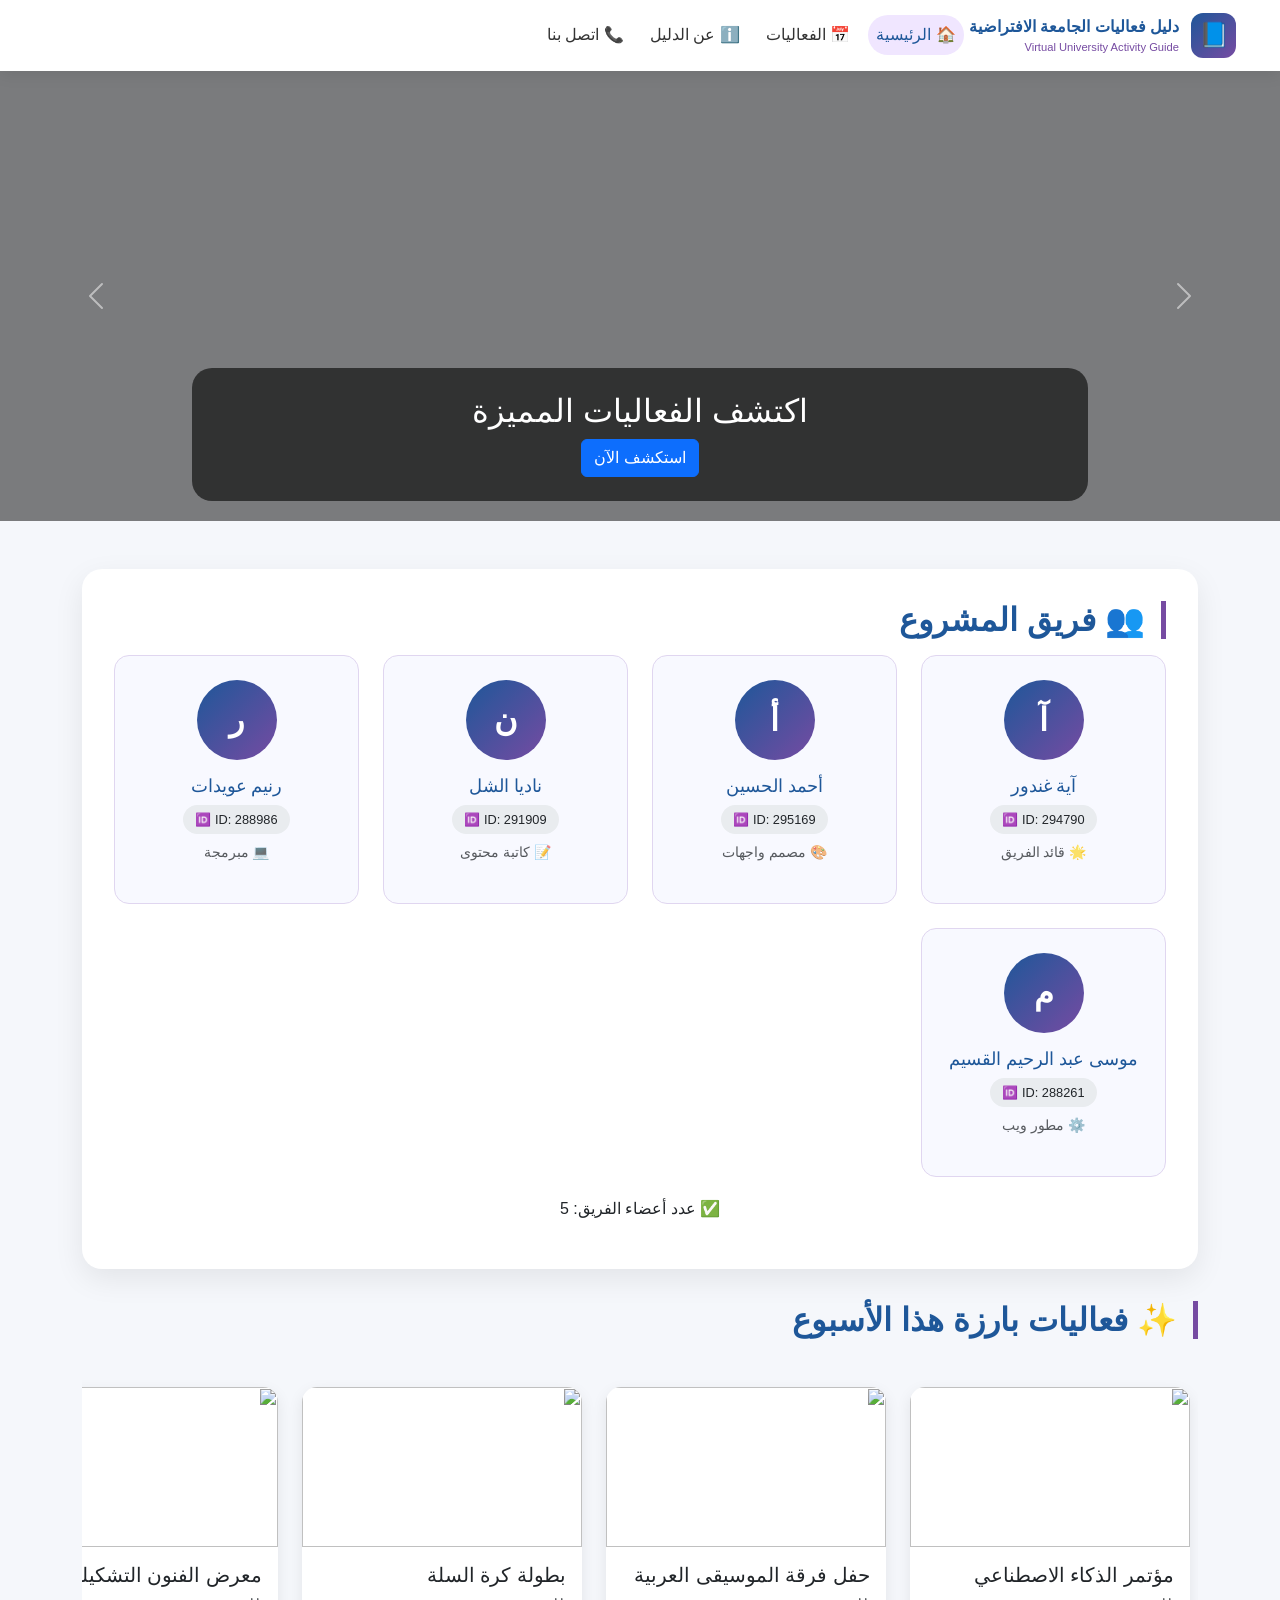
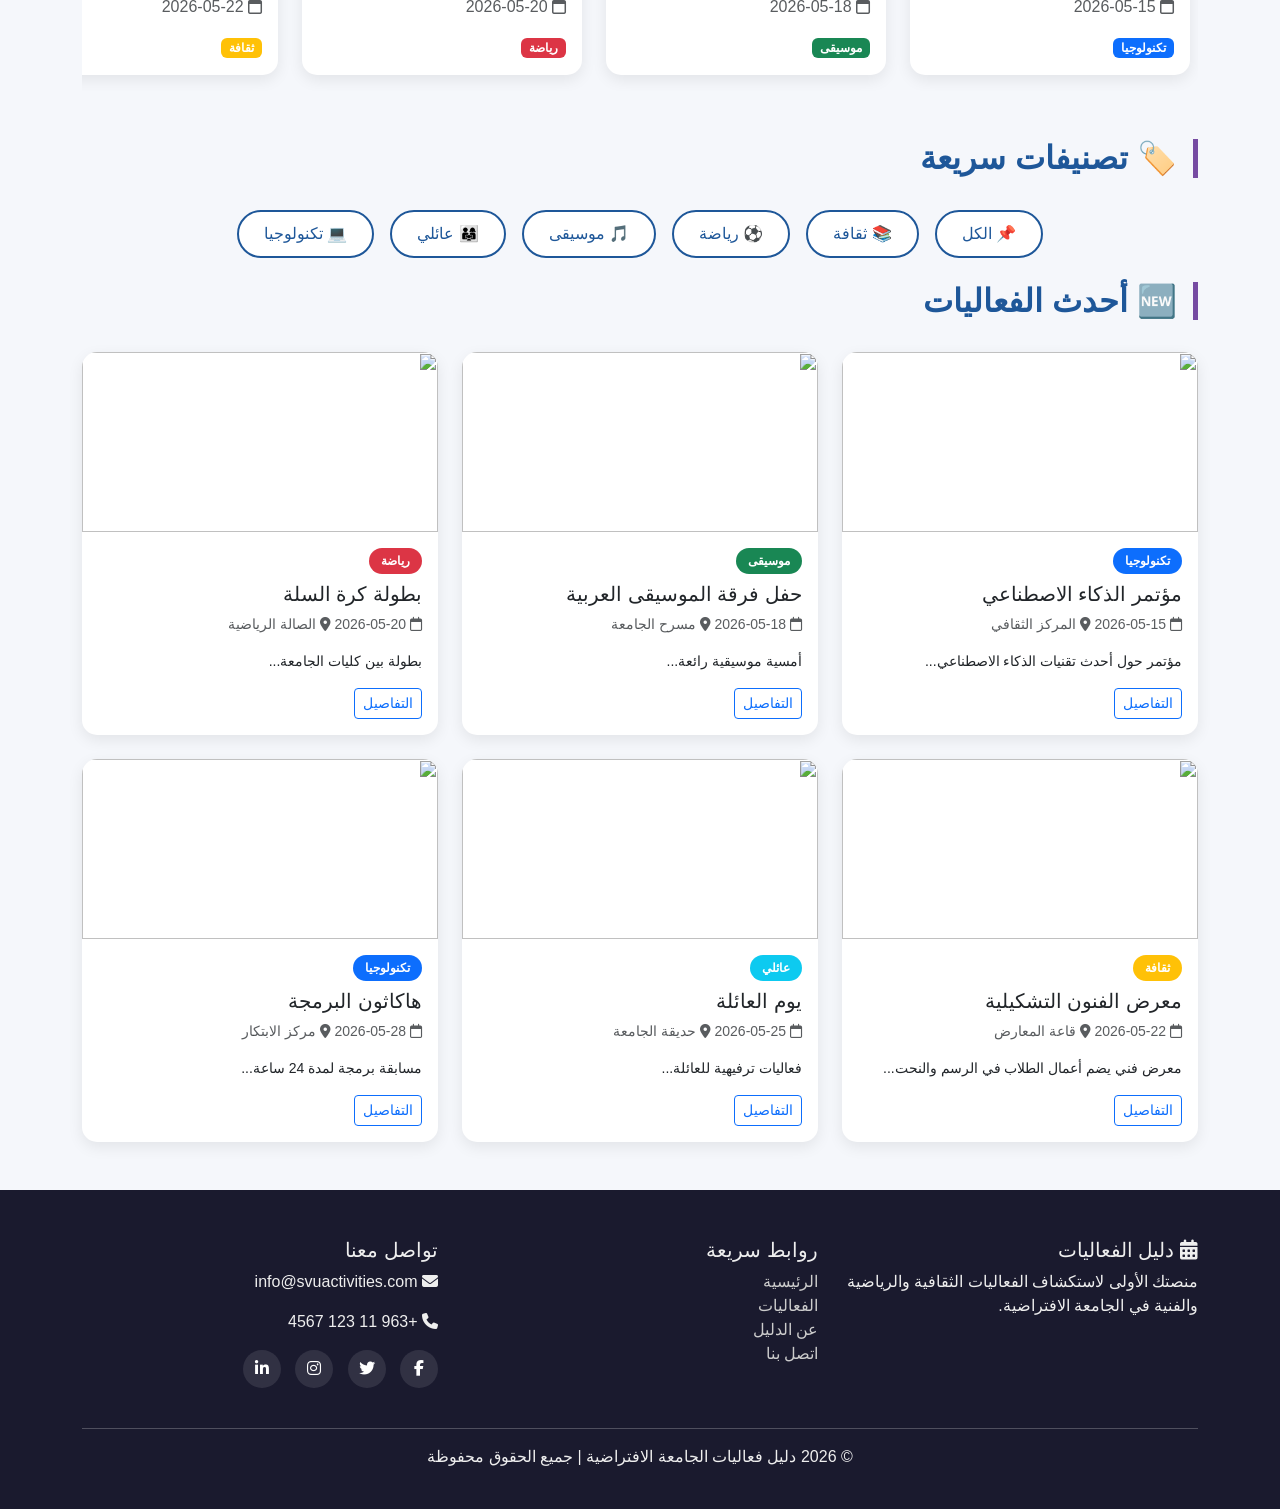
==== index.html @ c5af250a "Add files via upload Initial commit" ====
<!DOCTYPE html>
<html lang="ar" dir="rtl">
<head>
    <meta charset="UTF-8">
    <meta name="viewport" content="width=device-width, initial-scale=1.0">
    <title>دليل فعاليات الجامعة الافتراضية | الرئيسية</title>
    <link href="https://cdn.jsdelivr.net/npm/bootstrap@5.3.0/dist/css/bootstrap.min.css" rel="stylesheet">
    <link rel="stylesheet" href="https://cdnjs.cloudflare.com/ajax/libs/font-awesome/6.4.0/css/all.min.css">
    <style>
        * { margin: 0; padding: 0; box-sizing: border-box; }
        body { font-family: 'Cairo', 'Tahoma', sans-serif; background: #f5f7fb; }
        
        .navbar { background: white; box-shadow: 0 4px 15px rgba(0,0,0,0.08); padding: 0.8rem 2rem; position: sticky; top: 0; z-index: 1000; }
        .logo-area { display: flex; align-items: center; gap: 12px; }
        .logo { width: 45px; height: 45px; background: linear-gradient(135deg, #1e5799, #764ba2); border-radius: 12px; display: flex; align-items: center; justify-content: center; font-size: 24px; color: white; }
        .guide-title .main-title { font-size: 1rem; font-weight: bold; color: #1e5799; }
        .guide-title .sub-title { font-size: 0.7rem; color: #764ba2; }
        .nav-links .nav-link { color: #333; font-weight: 500; margin: 0 5px; transition: 0.3s; }
        .nav-links .nav-link:hover, .nav-links .nav-link.active { color: #1e5799; background: #f0e6ff; border-radius: 25px; }
        
        .section-title { position: relative; margin-bottom: 2rem; padding-right: 1rem; font-weight: bold; color: #1e5799; border-right: 5px solid #764ba2; }
        
        .carousel-item { height: 450px; background-size: cover; background-position: center; }
        .carousel-caption { background: rgba(0,0,0,0.6); border-radius: 20px; padding: 1.5rem; }
        
        .scroll-cards { display: flex; overflow-x: auto; gap: 1.5rem; padding: 1rem 0.5rem; scrollbar-width: thin; }
        .scroll-cards::-webkit-scrollbar { height: 6px; }
        .scroll-card { min-width: 280px; background: white; border-radius: 15px; overflow: hidden; box-shadow: 0 5px 15px rgba(0,0,0,0.08); transition: transform 0.3s; }
        .scroll-card:hover { transform: translateY(-5px); }
        .scroll-card img { width: 100%; height: 160px; object-fit: cover; }
        .scroll-card .card-body { padding: 1rem; }
        
        .category-badges { display: flex; flex-wrap: wrap; gap: 1rem; justify-content: center; }
        .badge-btn { padding: 10px 25px; border-radius: 40px; background: white; border: 2px solid #1e5799; color: #1e5799; font-weight: 500; cursor: pointer; transition: 0.3s; }
        .badge-btn:hover { background: #1e5799; color: white; }
        
        .events-grid { display: grid; grid-template-columns: repeat(auto-fill, minmax(300px, 1fr)); gap: 1.5rem; margin-top: 1rem; }
        .event-card { background: white; border-radius: 15px; overflow: hidden; box-shadow: 0 5px 15px rgba(0,0,0,0.08); transition: 0.3s; }
        .event-card:hover { transform: translateY(-5px); box-shadow: 0 15px 35px rgba(0,0,0,0.1); }
        .event-card img { width: 100%; height: 180px; object-fit: cover; }
        .event-category { display: inline-block; padding: 4px 12px; border-radius: 20px; font-size: 0.75rem; font-weight: bold; }
        
        /* قسم أسماء و IDs الفريق */
        .team-section { background: white; border-radius: 20px; padding: 2rem; margin-bottom: 2rem; box-shadow: 0 10px 30px rgba(0,0,0,0.08); }
        .team-grid { display: grid; grid-template-columns: repeat(auto-fit, minmax(220px, 1fr)); gap: 1.5rem; margin-top: 1rem; }
        .team-card { background: #f8f9ff; border-radius: 15px; padding: 1.5rem; text-align: center; transition: 0.3s; border: 1px solid #e0d6f0; }
        .team-card:hover { transform: translateY(-5px); background: white; }
        .team-avatar { width: 80px; height: 80px; background: linear-gradient(135deg, #1e5799, #764ba2); border-radius: 50%; display: flex; align-items: center; justify-content: center; margin: 0 auto 1rem; font-size: 2rem; color: white; font-weight: bold; }
        .team-card h3 { color: #1e5799; font-size: 1.1rem; }
        .team-id { background: #e9ecef; padding: 0.3rem 0.8rem; border-radius: 20px; font-size: 0.8rem; display: inline-block; }
        
        footer { background: #1a1a2e; color: #eee; padding: 3rem 2rem 1.5rem; margin-top: 3rem; }
        .footer-links a { color: #ccc; text-decoration: none; transition: 0.3s; }
        .footer-links a:hover { color: #764ba2; }
        .social-icons a { display: inline-block; width: 38px; height: 38px; background: rgba(255,255,255,0.1); border-radius: 50%; text-align: center; line-height: 38px; margin-left: 10px; color: white; transition: 0.3s; }
        .social-icons a:hover { background: #764ba2; transform: translateY(-3px); }
        
        @media (max-width: 768px) { .carousel-item { height: 300px; } .navbar { padding: 0.5rem 1rem; } }
    </style>
</head>
<body>

<!-- ========== رأس الصفحة: Logo + اسم الدليل + Navbar ========== -->
<nav class="navbar navbar-expand-lg">
    <div class="container-fluid">
        <div class="logo-area">
            <div class="logo">📘</div>
            <div class="guide-title">
                <div class="main-title">دليل فعاليات الجامعة الافتراضية</div>
                <div class="sub-title">Virtual University Activity Guide</div>
            </div>
        </div>
        <button class="navbar-toggler" type="button" data-bs-toggle="collapse" data-bs-target="#navbarNav">
            <span class="navbar-toggler-icon"></span>
        </button>
        <div class="collapse navbar-collapse" id="navbarNav">
            <ul class="navbar-nav ms-auto nav-links">
                <li class="nav-item"><a class="nav-link active" href="index.html">🏠 الرئيسية</a></li>
                <li class="nav-item"><a class="nav-link" href="events.html">📅 الفعاليات</a></li>
                <li class="nav-item"><a class="nav-link" href="about.html">ℹ️ عن الدليل</a></li>
                <li class="nav-item"><a class="nav-link" href="contact.html">📞 اتصل بنا</a></li>
            </ul>
        </div>
    </div>
</nav>

<!-- ========== سلايدر ========== -->
<div id="heroSlider" class="carousel slide" data-bs-ride="carousel">
    <div class="carousel-inner">
        <div class="carousel-item active" style="background-image: linear-gradient(rgba(0,0,0,0.5), rgba(0,0,0,0.5)), url('https://images.unsplash.com/photo-1540575467063-178a50c2df87?w=1920&h=500&fit=crop');">
            <div class="carousel-caption"><h2>اكتشف الفعاليات المميزة</h2><a href="events.html" class="btn btn-primary">استكشف الآن</a></div>
        </div>
        <div class="carousel-item" style="background-image: linear-gradient(rgba(0,0,0,0.5), rgba(0,0,0,0.5)), url('https://images.unsplash.com/photo-1501281668745-f7f57925c3b4?w=1920&h=500&fit=crop');">
            <div class="carousel-caption"><h2>فعاليات بارزة هذا الأسبوع</h2><a href="events.html" class="btn btn-primary">احجز مكانك</a></div>
        </div>
        <div class="carousel-item" style="background-image: linear-gradient(rgba(0,0,0,0.5), rgba(0,0,0,0.5)), url('https://images.unsplash.com/photo-1523580494863-6f3031224c94?w=1920&h=500&fit=crop');">
            <div class="carousel-caption"><h2>تواصل مع المجتمع</h2><a href="contact.html" class="btn btn-primary">تواصل معنا</a></div>
        </div>
    </div>
    <button class="carousel-control-prev" type="button" data-bs-target="#heroSlider" data-bs-slide="prev"><span class="carousel-control-prev-icon"></span></button>
    <button class="carousel-control-next" type="button" data-bs-target="#heroSlider" data-bs-slide="next"><span class="carousel-control-next-icon"></span></button>
</div>

<div class="container mt-5">
   <!-- ========== أسماء وأرقام IDs المشاركين (المطلوب في الرئيسية) ========== -->
<div class="team-section">
    <h2 class="section-title" style="margin-bottom: 1rem;">👥 فريق المشروع</h2>
    <div class="team-grid">
        <div class="team-card"><div class="team-avatar">آ</div><h3>آية غندور</h3>
        <div class="team-id">🆔 ID: 294790</div><p class="text-muted small mt-2">🌟 قائد الفريق</p></div>
        <div class="team-card"><div class="team-avatar">أ</div><h3>أحمد الحسين</h3>
        <div class="team-id">🆔 ID: 295169</div><p class="text-muted small mt-2">🎨 مصمم واجهات</p></div>
        <div class="team-card"><div class="team-avatar">ن</div><h3>ناديا الشل</h3>
        <div class="team-id">🆔 ID: 291909</div><p class="text-muted small mt-2">📝 كاتبة محتوى</p></div>
        <div class="team-card"><div class="team-avatar">ر</div><h3>رنيم عويدات</h3>
        <div class="team-id">🆔 ID: 288986</div><p class="text-muted small mt-2">💻 مبرمجة</p></div>
        <div class="team-card"><div class="team-avatar">م</div><h3>موسى عبد الرحيم القسيم</h3>
        <div class="team-id">🆔 ID: 288261</div><p class="text-muted small mt-2">⚙️ مطور ويب</p></div>
    </div>
    <p style="text-align: center; margin-top: 20px;">✅ عدد أعضاء الفريق: 5</p>
</div>

    <!-- ========== فعاليات بارزة هذا الأسبوع (كروت أفقية) ========== -->
    <h2 class="section-title">✨ فعاليات بارزة هذا الأسبوع</h2>
    <div class="scroll-cards" id="featuredEvents"></div>

    <!-- ========== تصنيفات سريعة (Badges) ========== -->
    <h2 class="section-title mt-5">🏷️ تصنيفات سريعة</h2>
    <div class="category-badges mb-4" id="categoryBadges"></div>

    <!-- ========== شبكة كروت "أحدث الفعاليات" ========== -->
    <h2 class="section-title">🆕 أحدث الفعاليات</h2>
    <div class="events-grid" id="latestEventsGrid"></div>
</div>

<!-- ========== تذييل الصفحة (معلومات التواصل + حقوق النشر + سوشيال) ========== -->
<footer>
    <div class="container">
        <div class="row">
            <div class="col-md-4 mb-4">
                <h5><i class="fas fa-calendar-alt"></i> دليل الفعاليات</h5>
                <p>منصتك الأولى لاستكشاف الفعاليات الثقافية والرياضية والفنية في الجامعة الافتراضية.</p>
            </div>
            <div class="col-md-4 mb-4">
                <h5>روابط سريعة</h5>
                <ul class="list-unstyled footer-links">
                    <li><a href="index.html">الرئيسية</a></li>
                    <li><a href="events.html">الفعاليات</a></li>
                    <li><a href="about.html">عن الدليل</a></li>
                    <li><a href="contact.html">اتصل بنا</a></li>
                </ul>
            </div>
            <div class="col-md-4 mb-4">
                <h5>تواصل معنا</h5>
                <p><i class="fas fa-envelope"></i> info@svuactivities.com</p>
                <p><i class="fas fa-phone"></i> +963 11 123 4567</p>
                <div class="social-icons">
                    <a href="#"><i class="fab fa-facebook-f"></i></a>
                    <a href="#"><i class="fab fa-twitter"></i></a>
                    <a href="#"><i class="fab fa-instagram"></i></a>
                    <a href="#"><i class="fab fa-linkedin-in"></i></a>
                </div>
            </div>
        </div>
        <hr class="bg-light">
        <div class="text-center">
            <p>&copy; 2026 دليل فعاليات الجامعة الافتراضية | جميع الحقوق محفوظة</p>
        </div>
    </div>
</footer>

<script src="https://cdn.jsdelivr.net/npm/bootstrap@5.3.0/dist/js/bootstrap.bundle.min.js"></script>
<script>
    // بيانات الفعاليات (صور حقيقية من Google/Unsplash)
    const eventsData = [
        { id: 1, title: "مؤتمر الذكاء الاصطناعي", date: "2026-05-15", location: "المركز الثقافي", category: "تكنولوجيا", image: "https://images.unsplash.com/photo-1677442136019-21780ecad995?w=400&h=250&fit=crop", desc: "مؤتمر حول أحدث تقنيات الذكاء الاصطناعي" },
        { id: 2, title: "حفل فرقة الموسيقى العربية", date: "2026-05-18", location: "مسرح الجامعة", category: "موسيقى", image: "https://images.unsplash.com/photo-1511379938547-c1f69419868d?w=400&h=250&fit=crop", desc: "أمسية موسيقية رائعة" },
        { id: 3, title: "بطولة كرة السلة", date: "2026-05-20", location: "الصالة الرياضية", category: "رياضة", image: "https://images.unsplash.com/photo-1546519638-68e109498ffc?w=400&h=250&fit=crop", desc: "بطولة بين كليات الجامعة" },
        { id: 4, title: "معرض الفنون التشكيلية", date: "2026-05-22", location: "قاعة المعارض", category: "ثقافة", image: "https://images.unsplash.com/photo-1544967082-d9d25d867d66?w=400&h=250&fit=crop", desc: "معرض فني يضم أعمال الطلاب في الرسم والنحت" },
        { id: 5, title: "يوم العائلة", date: "2026-05-25", location: "حديقة الجامعة", category: "عائلي", image: "https://images.unsplash.com/photo-1511895426328-dc8714191300?w=400&h=250&fit=crop", desc: "فعاليات ترفيهية للعائلة" },
        { id: 6, title: "هاكاثون البرمجة", date: "2026-05-28", location: "مركز الابتكار", category: "تكنولوجيا", image: "https://images.unsplash.com/photo-1504639725590-34d0984388bd?w=400&h=250&fit=crop", desc: "مسابقة برمجة لمدة 24 ساعة" }
    ];

    function getCategoryColor(cat) {
        const colors = { 'تكنولوجيا':'primary', 'موسيقى':'success', 'رياضة':'danger', 'ثقافة':'warning', 'عائلي':'info' };
        return colors[cat] || 'secondary';
    }

    // عرض الفعاليات البارزة (أفقية)
    document.getElementById('featuredEvents').innerHTML = eventsData.slice(0,4).map(e => `
        <div class="scroll-card"><img src="${e.image}"><div class="card-body"><h5>${e.title}</h5><p class="text-muted"><i class="far fa-calendar"></i> ${e.date}</p><span class="badge bg-${getCategoryColor(e.category)}">${e.category}</span></div></div>
    `).join('');

    // عرض أزرار التصنيفات السريعة
    const cats = ['الكل','ثقافة','رياضة','موسيقى','عائلي','تكنولوجيا'];
    document.getElementById('categoryBadges').innerHTML = cats.map(c => `<span class="badge-btn" data-category="${c === 'الكل' ? 'all' : c}">${c === 'الكل' ? '📌' : c === 'ثقافة' ? '📚' : c === 'رياضة' ? '⚽' : c === 'موسيقى' ? '🎵' : c === 'عائلي' ? '👨‍👩‍👧' : '💻'} ${c}</span>`).join('');

    // عرض أحدث الفعاليات
    function displayLatest() {
        const grid = document.getElementById('latestEventsGrid');
        grid.innerHTML = eventsData.map(e => `
            <div class="event-card" data-category="${e.category}"><img src="${e.image}"><div class="p-3"><span class="event-category bg-${getCategoryColor(e.category)} text-white">${e.category}</span><h5 class="mt-2">${e.title}</h5><p class="text-muted small"><i class="far fa-calendar"></i> ${e.date} <i class="fas fa-map-marker-alt"></i> ${e.location}</p><p class="small">${e.desc.substring(0,60)}...</p><a href="event.html?id=${e.id}" class="btn btn-sm btn-outline-primary">التفاصيل</a></div></div>
        `).join('');
    }
    displayLatest();

    // فلترة التصنيفات
    document.querySelectorAll('.badge-btn').forEach(btn => {
        btn.addEventListener('click', function() {
            const cat = this.getAttribute('data-category');
            document.querySelectorAll('#latestEventsGrid .event-card').forEach(card => {
                card.style.display = (cat === 'all' || card.getAttribute('data-category') === cat) ? 'block' : 'none';
            });
        });
    });

    localStorage.setItem('eventsData', JSON.stringify(eventsData));
</script>
</body>
</html>
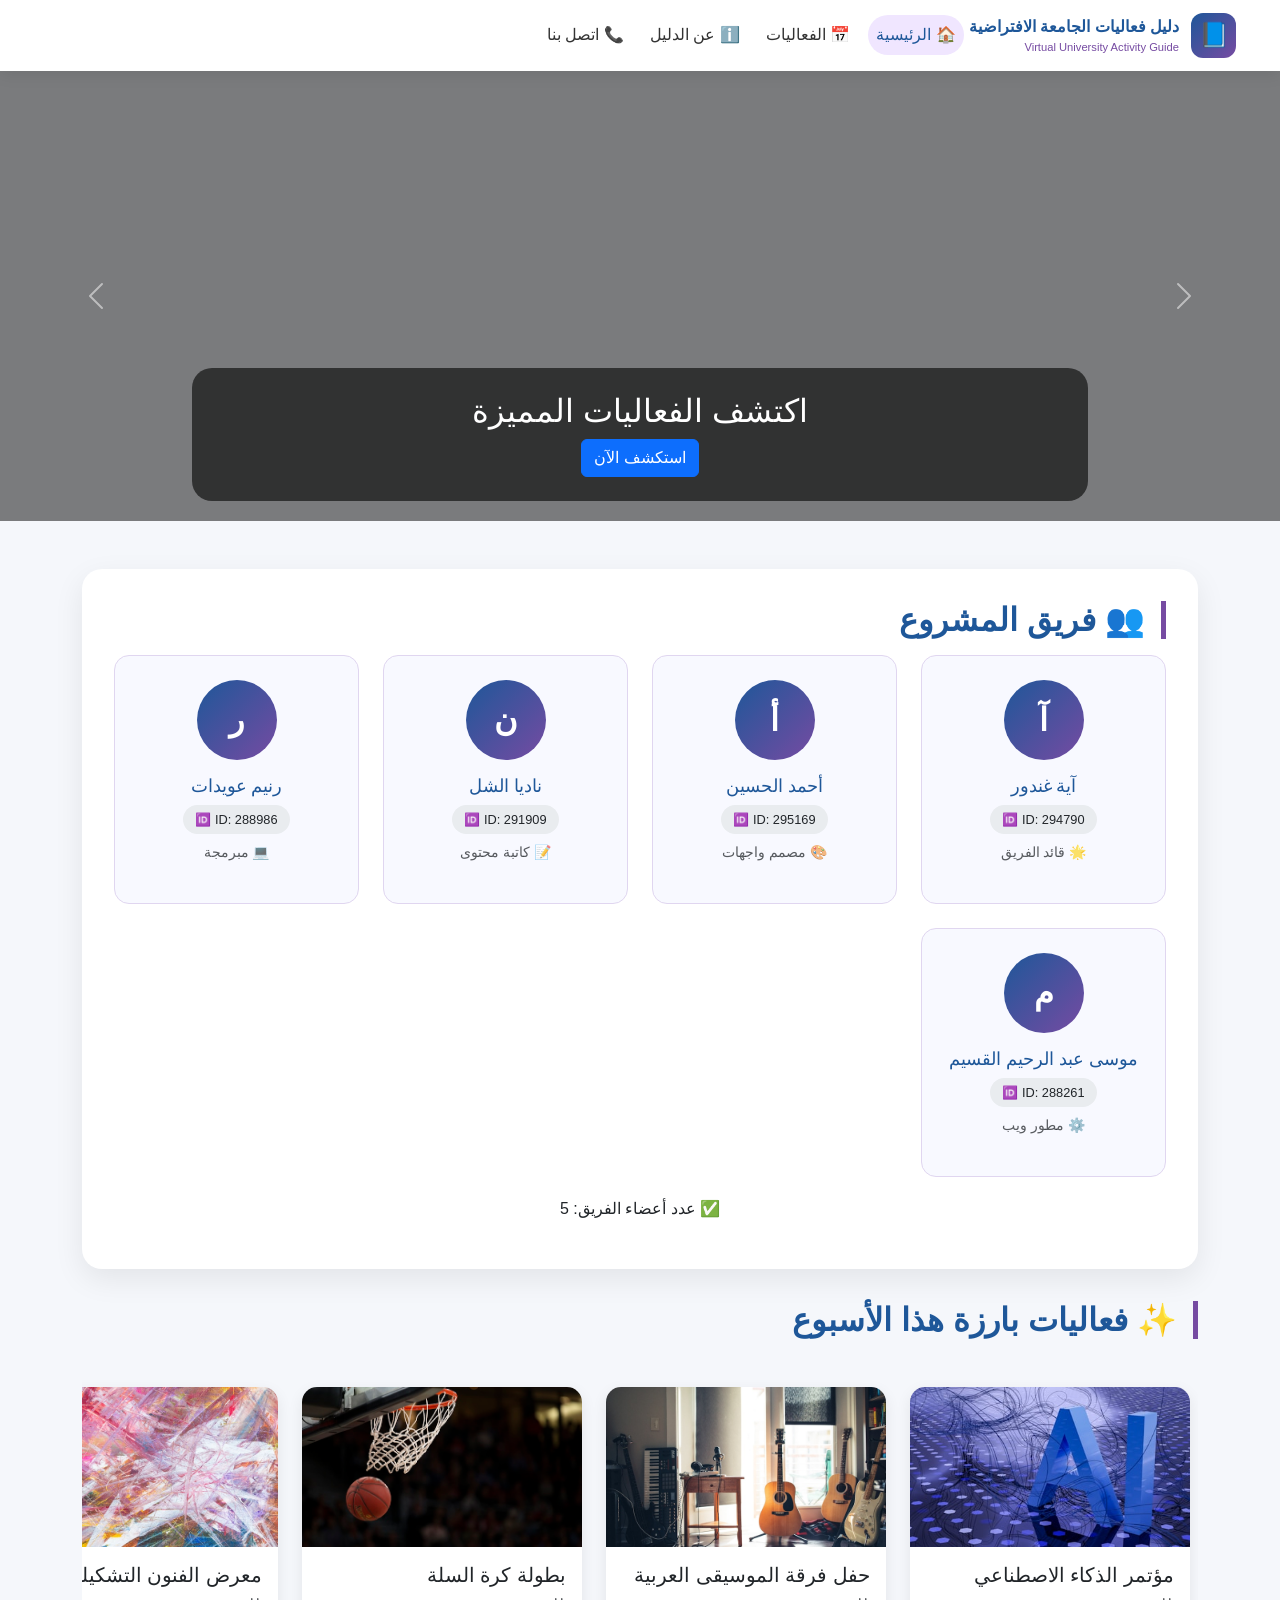
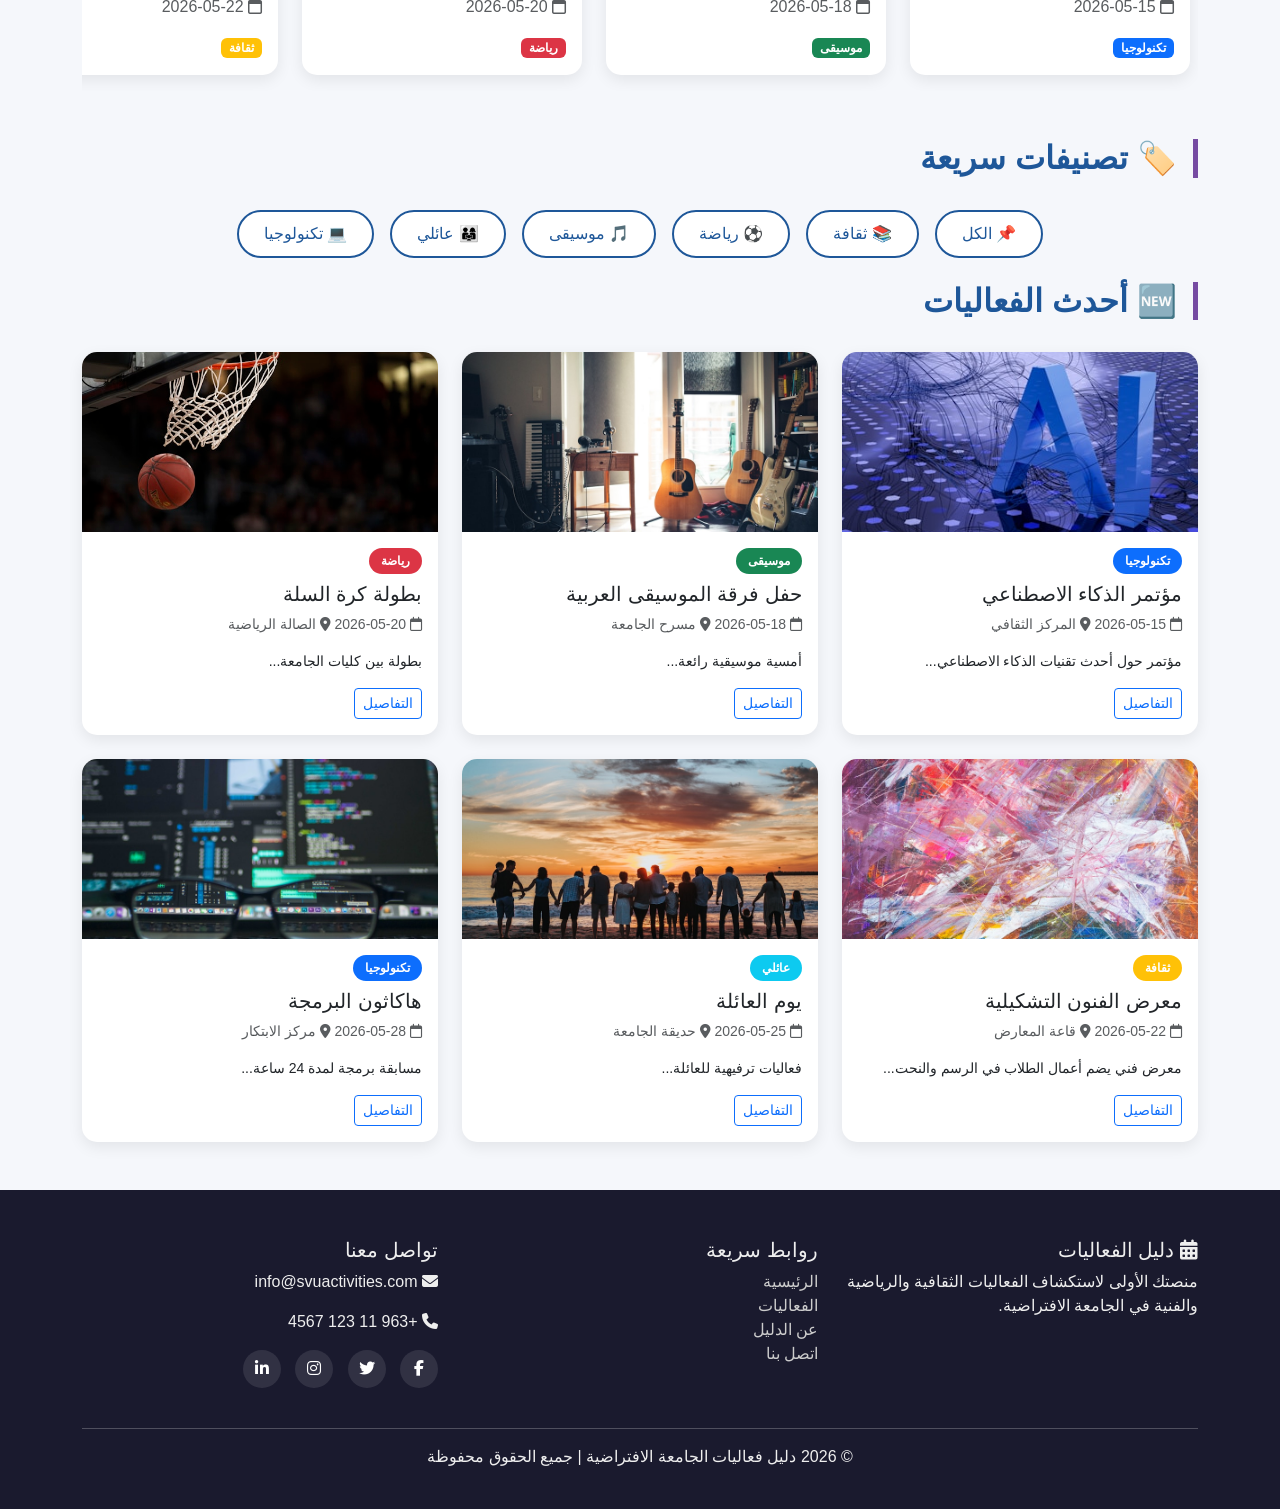
==== commit b678cc52: "Add files via upload أرفع" ====
--- a/index.html
+++ b/index.html
@@ -6,57 +6,7 @@
     <title>دليل فعاليات الجامعة الافتراضية | الرئيسية</title>
     <link href="https://cdn.jsdelivr.net/npm/bootstrap@5.3.0/dist/css/bootstrap.min.css" rel="stylesheet">
     <link rel="stylesheet" href="https://cdnjs.cloudflare.com/ajax/libs/font-awesome/6.4.0/css/all.min.css">
-    <style>
-        * { margin: 0; padding: 0; box-sizing: border-box; }
-        body { font-family: 'Cairo', 'Tahoma', sans-serif; background: #f5f7fb; }
-        
-        .navbar { background: white; box-shadow: 0 4px 15px rgba(0,0,0,0.08); padding: 0.8rem 2rem; position: sticky; top: 0; z-index: 1000; }
-        .logo-area { display: flex; align-items: center; gap: 12px; }
-        .logo { width: 45px; height: 45px; background: linear-gradient(135deg, #1e5799, #764ba2); border-radius: 12px; display: flex; align-items: center; justify-content: center; font-size: 24px; color: white; }
-        .guide-title .main-title { font-size: 1rem; font-weight: bold; color: #1e5799; }
-        .guide-title .sub-title { font-size: 0.7rem; color: #764ba2; }
-        .nav-links .nav-link { color: #333; font-weight: 500; margin: 0 5px; transition: 0.3s; }
-        .nav-links .nav-link:hover, .nav-links .nav-link.active { color: #1e5799; background: #f0e6ff; border-radius: 25px; }
-        
-        .section-title { position: relative; margin-bottom: 2rem; padding-right: 1rem; font-weight: bold; color: #1e5799; border-right: 5px solid #764ba2; }
-        
-        .carousel-item { height: 450px; background-size: cover; background-position: center; }
-        .carousel-caption { background: rgba(0,0,0,0.6); border-radius: 20px; padding: 1.5rem; }
-        
-        .scroll-cards { display: flex; overflow-x: auto; gap: 1.5rem; padding: 1rem 0.5rem; scrollbar-width: thin; }
-        .scroll-cards::-webkit-scrollbar { height: 6px; }
-        .scroll-card { min-width: 280px; background: white; border-radius: 15px; overflow: hidden; box-shadow: 0 5px 15px rgba(0,0,0,0.08); transition: transform 0.3s; }
-        .scroll-card:hover { transform: translateY(-5px); }
-        .scroll-card img { width: 100%; height: 160px; object-fit: cover; }
-        .scroll-card .card-body { padding: 1rem; }
-        
-        .category-badges { display: flex; flex-wrap: wrap; gap: 1rem; justify-content: center; }
-        .badge-btn { padding: 10px 25px; border-radius: 40px; background: white; border: 2px solid #1e5799; color: #1e5799; font-weight: 500; cursor: pointer; transition: 0.3s; }
-        .badge-btn:hover { background: #1e5799; color: white; }
-        
-        .events-grid { display: grid; grid-template-columns: repeat(auto-fill, minmax(300px, 1fr)); gap: 1.5rem; margin-top: 1rem; }
-        .event-card { background: white; border-radius: 15px; overflow: hidden; box-shadow: 0 5px 15px rgba(0,0,0,0.08); transition: 0.3s; }
-        .event-card:hover { transform: translateY(-5px); box-shadow: 0 15px 35px rgba(0,0,0,0.1); }
-        .event-card img { width: 100%; height: 180px; object-fit: cover; }
-        .event-category { display: inline-block; padding: 4px 12px; border-radius: 20px; font-size: 0.75rem; font-weight: bold; }
-        
-        /* قسم أسماء و IDs الفريق */
-        .team-section { background: white; border-radius: 20px; padding: 2rem; margin-bottom: 2rem; box-shadow: 0 10px 30px rgba(0,0,0,0.08); }
-        .team-grid { display: grid; grid-template-columns: repeat(auto-fit, minmax(220px, 1fr)); gap: 1.5rem; margin-top: 1rem; }
-        .team-card { background: #f8f9ff; border-radius: 15px; padding: 1.5rem; text-align: center; transition: 0.3s; border: 1px solid #e0d6f0; }
-        .team-card:hover { transform: translateY(-5px); background: white; }
-        .team-avatar { width: 80px; height: 80px; background: linear-gradient(135deg, #1e5799, #764ba2); border-radius: 50%; display: flex; align-items: center; justify-content: center; margin: 0 auto 1rem; font-size: 2rem; color: white; font-weight: bold; }
-        .team-card h3 { color: #1e5799; font-size: 1.1rem; }
-        .team-id { background: #e9ecef; padding: 0.3rem 0.8rem; border-radius: 20px; font-size: 0.8rem; display: inline-block; }
-        
-        footer { background: #1a1a2e; color: #eee; padding: 3rem 2rem 1.5rem; margin-top: 3rem; }
-        .footer-links a { color: #ccc; text-decoration: none; transition: 0.3s; }
-        .footer-links a:hover { color: #764ba2; }
-        .social-icons a { display: inline-block; width: 38px; height: 38px; background: rgba(255,255,255,0.1); border-radius: 50%; text-align: center; line-height: 38px; margin-left: 10px; color: white; transition: 0.3s; }
-        .social-icons a:hover { background: #764ba2; transform: translateY(-3px); }
-        
-        @media (max-width: 768px) { .carousel-item { height: 300px; } .navbar { padding: 0.5rem 1rem; } }
-    </style>
+    <link rel="stylesheet" href="assets/css/styles.css">
 </head>
 <body>
 
@@ -170,51 +120,6 @@
 </footer>
 
 <script src="https://cdn.jsdelivr.net/npm/bootstrap@5.3.0/dist/js/bootstrap.bundle.min.js"></script>
-<script>
-    // بيانات الفعاليات (صور حقيقية من Google/Unsplash)
-    const eventsData = [
-        { id: 1, title: "مؤتمر الذكاء الاصطناعي", date: "2026-05-15", location: "المركز الثقافي", category: "تكنولوجيا", image: "https://images.unsplash.com/photo-1677442136019-21780ecad995?w=400&h=250&fit=crop", desc: "مؤتمر حول أحدث تقنيات الذكاء الاصطناعي" },
-        { id: 2, title: "حفل فرقة الموسيقى العربية", date: "2026-05-18", location: "مسرح الجامعة", category: "موسيقى", image: "https://images.unsplash.com/photo-1511379938547-c1f69419868d?w=400&h=250&fit=crop", desc: "أمسية موسيقية رائعة" },
-        { id: 3, title: "بطولة كرة السلة", date: "2026-05-20", location: "الصالة الرياضية", category: "رياضة", image: "https://images.unsplash.com/photo-1546519638-68e109498ffc?w=400&h=250&fit=crop", desc: "بطولة بين كليات الجامعة" },
-        { id: 4, title: "معرض الفنون التشكيلية", date: "2026-05-22", location: "قاعة المعارض", category: "ثقافة", image: "https://images.unsplash.com/photo-1544967082-d9d25d867d66?w=400&h=250&fit=crop", desc: "معرض فني يضم أعمال الطلاب في الرسم والنحت" },
-        { id: 5, title: "يوم العائلة", date: "2026-05-25", location: "حديقة الجامعة", category: "عائلي", image: "https://images.unsplash.com/photo-1511895426328-dc8714191300?w=400&h=250&fit=crop", desc: "فعاليات ترفيهية للعائلة" },
-        { id: 6, title: "هاكاثون البرمجة", date: "2026-05-28", location: "مركز الابتكار", category: "تكنولوجيا", image: "https://images.unsplash.com/photo-1504639725590-34d0984388bd?w=400&h=250&fit=crop", desc: "مسابقة برمجة لمدة 24 ساعة" }
-    ];
-
-    function getCategoryColor(cat) {
-        const colors = { 'تكنولوجيا':'primary', 'موسيقى':'success', 'رياضة':'danger', 'ثقافة':'warning', 'عائلي':'info' };
-        return colors[cat] || 'secondary';
-    }
-
-    // عرض الفعاليات البارزة (أفقية)
-    document.getElementById('featuredEvents').innerHTML = eventsData.slice(0,4).map(e => `
-        <div class="scroll-card"><img src="${e.image}"><div class="card-body"><h5>${e.title}</h5><p class="text-muted"><i class="far fa-calendar"></i> ${e.date}</p><span class="badge bg-${getCategoryColor(e.category)}">${e.category}</span></div></div>
-    `).join('');
-
-    // عرض أزرار التصنيفات السريعة
-    const cats = ['الكل','ثقافة','رياضة','موسيقى','عائلي','تكنولوجيا'];
-    document.getElementById('categoryBadges').innerHTML = cats.map(c => `<span class="badge-btn" data-category="${c === 'الكل' ? 'all' : c}">${c === 'الكل' ? '📌' : c === 'ثقافة' ? '📚' : c === 'رياضة' ? '⚽' : c === 'موسيقى' ? '🎵' : c === 'عائلي' ? '👨‍👩‍👧' : '💻'} ${c}</span>`).join('');
-
-    // عرض أحدث الفعاليات
-    function displayLatest() {
-        const grid = document.getElementById('latestEventsGrid');
-        grid.innerHTML = eventsData.map(e => `
-            <div class="event-card" data-category="${e.category}"><img src="${e.image}"><div class="p-3"><span class="event-category bg-${getCategoryColor(e.category)} text-white">${e.category}</span><h5 class="mt-2">${e.title}</h5><p class="text-muted small"><i class="far fa-calendar"></i> ${e.date} <i class="fas fa-map-marker-alt"></i> ${e.location}</p><p class="small">${e.desc.substring(0,60)}...</p><a href="event.html?id=${e.id}" class="btn btn-sm btn-outline-primary">التفاصيل</a></div></div>
-        `).join('');
-    }
-    displayLatest();
-
-    // فلترة التصنيفات
-    document.querySelectorAll('.badge-btn').forEach(btn => {
-        btn.addEventListener('click', function() {
-            const cat = this.getAttribute('data-category');
-            document.querySelectorAll('#latestEventsGrid .event-card').forEach(card => {
-                card.style.display = (cat === 'all' || card.getAttribute('data-category') === cat) ? 'block' : 'none';
-            });
-        });
-    });
-
-    localStorage.setItem('eventsData', JSON.stringify(eventsData));
-</script>
+<script src="assets/js/main.js"></script>
 </body>
 </html>
--- a/assets/css/styles.css
+++ b/assets/css/styles.css
@@ -0,0 +1,103 @@
+* { margin: 0; padding: 0; box-sizing: border-box; }
+body { font-family: 'Cairo', 'Tahoma', sans-serif; background: #f5f7fb; }
+
+.navbar { background: white; box-shadow: 0 4px 15px rgba(0,0,0,0.08); padding: 0.8rem 2rem; position: sticky; top: 0; z-index: 1000; }
+.logo-area { display: flex; align-items: center; gap: 12px; }
+.logo { width: 45px; height: 45px; background: linear-gradient(135deg, #1e5799, #764ba2); border-radius: 12px; display: flex; align-items: center; justify-content: center; font-size: 24px; color: white; }
+.guide-title .main-title { font-size: 1rem; font-weight: bold; color: #1e5799; }
+.guide-title .sub-title { font-size: 0.7rem; color: #764ba2; }
+.nav-links .nav-link { color: #333; font-weight: 500; margin: 0 5px; transition: 0.3s; }
+.nav-links .nav-link:hover, .nav-links .nav-link.active { color: #1e5799; background: #f0e6ff; border-radius: 25px; }
+
+.section-title { position: relative; margin-bottom: 2rem; padding-right: 1rem; font-weight: bold; color: #1e5799; border-right: 5px solid #764ba2; }
+
+/* carousel */
+.carousel-item { height: 450px; background-size: cover; background-position: center; }
+.carousel-caption { background: rgba(0,0,0,0.6); border-radius: 20px; padding: 1.5rem; }
+
+/* scroll cards */
+.scroll-cards { display: flex; overflow-x: auto; gap: 1.5rem; padding: 1rem 0.5rem; scrollbar-width: thin; }
+.scroll-cards::-webkit-scrollbar { height: 6px; }
+.scroll-card { min-width: 280px; background: white; border-radius: 15px; overflow: hidden; box-shadow: 0 5px 15px rgba(0,0,0,0.08); transition: transform 0.3s; }
+.scroll-card:hover { transform: translateY(-5px); }
+.scroll-card img { width: 100%; height: 160px; object-fit: cover; }
+.scroll-card .card-body { padding: 1rem; }
+
+/* category badges */
+.category-badges { display: flex; flex-wrap: wrap; gap: 1rem; justify-content: center; }
+.badge-btn { padding: 10px 25px; border-radius: 40px; background: white; border: 2px solid #1e5799; color: #1e5799; font-weight: 500; cursor: pointer; transition: 0.3s; }
+.badge-btn:hover { background: #1e5799; color: white; }
+
+/* events grid (عام) */
+.events-grid { display: grid; grid-template-columns: repeat(auto-fill, minmax(300px, 1fr)); gap: 1.5rem; margin-top: 1rem; }
+.event-card { background: white; border-radius: 15px; overflow: hidden; box-shadow: 0 5px 15px rgba(0,0,0,0.08); transition: 0.3s; }
+.event-card:hover { transform: translateY(-5px); box-shadow: 0 15px 35px rgba(0,0,0,0.1); }
+.event-card img { width: 100%; height: 180px; object-fit: cover; }
+.event-category { display: inline-block; padding: 4px 12px; border-radius: 20px; font-size: 0.75rem; font-weight: bold; }
+
+/* team section */
+.team-section { background: white; border-radius: 20px; padding: 2rem; margin-bottom: 2rem; box-shadow: 0 10px 30px rgba(0,0,0,0.08); }
+.team-grid { display: grid; grid-template-columns: repeat(auto-fit, minmax(220px, 1fr)); gap: 1.5rem; margin-top: 1rem; }
+.team-card { background: #f8f9ff; border-radius: 15px; padding: 1.5rem; text-align: center; transition: 0.3s; border: 1px solid #e0d6f0; }
+.team-card:hover { transform: translateY(-5px); background: white; }
+.team-avatar { width: 80px; height: 80px; background: linear-gradient(135deg, #1e5799, #764ba2); border-radius: 50%; display: flex; align-items: center; justify-content: center; margin: 0 auto 1rem; font-size: 2rem; color: white; font-weight: bold; }
+.team-card h3 { color: #1e5799; font-size: 1.1rem; }
+.team-id { background: #e9ecef; padding: 0.3rem 0.8rem; border-radius: 20px; font-size: 0.8rem; display: inline-block; }
+.member-img { width: 100px; height: 100px; border-radius: 50%; object-fit: cover; margin: 0 auto 1rem; border: 3px solid #764ba2; }
+
+/* vision cards */
+.vision-card { background: white; border-radius: 20px; padding: 2rem; text-align: center; box-shadow: 0 5px 15px rgba(0,0,0,0.05); height: 100%; transition: 0.3s; }
+.vision-card:hover { transform: translateY(-5px); }
+.vision-icon { font-size: 3rem; margin-bottom: 1rem; }
+
+/* partner grid */
+.partner-grid { display: grid; grid-template-columns: repeat(auto-fit, minmax(150px, 1fr)); gap: 1.5rem; margin-top: 1rem; }
+.partner-card { text-align: center; padding: 1rem; background: white; border-radius: 15px; }
+.partner-img { width: 80px; height: 80px; border-radius: 50%; object-fit: cover; margin: 0 auto 0.8rem; }
+
+/* policy cards */
+.policy-card { background: #f8f9ff; border-radius: 15px; padding: 1.5rem; margin-bottom: 1rem; border-right: 4px solid #764ba2; height: 100%; }
+.policy-card ul { list-style: none; padding-right: 0; }
+.policy-card li { padding: 0.5rem 0; border-bottom: 1px solid #e0d6f0; display: flex; align-items: center; gap: 10px; }
+.policy-card li::before { content: "✓"; color: #764ba2; font-weight: bold; }
+
+/* filter card (events page) */
+.filter-card { background: white; border-radius: 20px; padding: 1.5rem; margin-bottom: 2rem; box-shadow: 0 5px 15px rgba(0,0,0,0.05); }
+.filter-card label { font-weight: bold; margin-bottom: 0.5rem; display: block; }
+.filter-card input, .filter-card select { border-radius: 30px; padding: 10px 20px; border: 1px solid #ddd; width: 100%; }
+.no-results { text-align: center; padding: 3rem; background: white; border-radius: 20px; }
+
+/* event detail page */
+.event-detail-card { background: white; border-radius: 25px; overflow: hidden; box-shadow: 0 10px 30px rgba(0,0,0,0.08); margin-bottom: 2rem; }
+.event-header-img { width: 100%; height: 400px; object-fit: cover; }
+.event-info-box { background: #f8f9ff; border-radius: 15px; padding: 1rem; margin-bottom: 1rem; }
+.event-info-box i { width: 30px; color: #764ba2; }
+.action-buttons { display: flex; gap: 1rem; flex-wrap: wrap; margin: 1.5rem 0; }
+.action-buttons .btn { border-radius: 30px; padding: 10px 25px; }
+.location-map { background: #e9ecef; border-radius: 15px; height: 250px; display: flex; align-items: center; justify-content: center; background-image: url('https://maps.googleapis.com/maps/api/staticmap?center=Damascus,Syria&zoom=12&size=600x250&markers=color:red|Damascus,Syria'); background-size: cover; }
+.location-map .map-placeholder { background: rgba(0,0,0,0.6); color: white; padding: 0.5rem 1rem; border-radius: 30px; }
+.gallery-thumb { display: flex; gap: 1rem; margin-top: 1rem; flex-wrap: wrap; }
+.gallery-thumb img { width: 100px; height: 80px; object-fit: cover; border-radius: 10px; cursor: pointer; }
+.related-card { background: white; border-radius: 15px; text-align: center; padding: 1rem; box-shadow: 0 3px 10px rgba(0,0,0,0.05); }
+.related-card img { width: 100%; height: 120px; object-fit: cover; border-radius: 10px; }
+
+/* contact form */
+.contact-form-card { background: white; border-radius: 25px; padding: 2rem; box-shadow: 0 10px 30px rgba(0,0,0,0.08); height: 100%; }
+.contact-form-card .form-control, .contact-form-card .form-select { border-radius: 30px; padding: 12px 20px; border: 1px solid #ddd; margin-bottom: 1rem; }
+.contact-form-card button { border-radius: 30px; padding: 12px 30px; background: #1e5799; border: none; width: 100%; }
+.contact-form-card button:hover { background: #764ba2; }
+.info-sidebar { background: white; border-radius: 25px; padding: 2rem; box-shadow: 0 10px 30px rgba(0,0,0,0.08); height: 100%; }
+.contact-info-item { display: flex; align-items: center; gap: 15px; padding: 1rem 0; border-bottom: 1px solid #eee; }
+.contact-info-item .icon { width: 45px; height: 45px; background: #f0e6ff; border-radius: 50%; display: flex; align-items: center; justify-content: center; color: #764ba2; }
+.social-links { margin-top: 1.5rem; display: flex; gap: 1rem; flex-wrap: wrap; }
+.social-links a { width: 40px; height: 40px; background: #f0e6ff; border-radius: 50%; text-align: center; line-height: 40px; color: #764ba2; }
+.social-links a:hover { background: #764ba2; color: white; }
+
+/* footer */
+footer { background: #1a1a2e; color: #eee; padding: 3rem 2rem 1.5rem; margin-top: 3rem; }
+.footer-links a { color: #ccc; text-decoration: none; transition: 0.3s; }
+.footer-links a:hover { color: #764ba2; }
+.social-icons a { display: inline-block; width: 38px; height: 38px; background: rgba(255,255,255,0.1); border-radius: 50%; text-align: center; line-height: 38px; margin-left: 10px; color: white; transition: 0.3s; }
+.social-icons a:hover { background: #764ba2; transform: translateY(-3px); }
+
+@media (max-width: 768px) { .carousel-item { height: 300px; } .navbar { padding: 0.5rem 1rem; } }
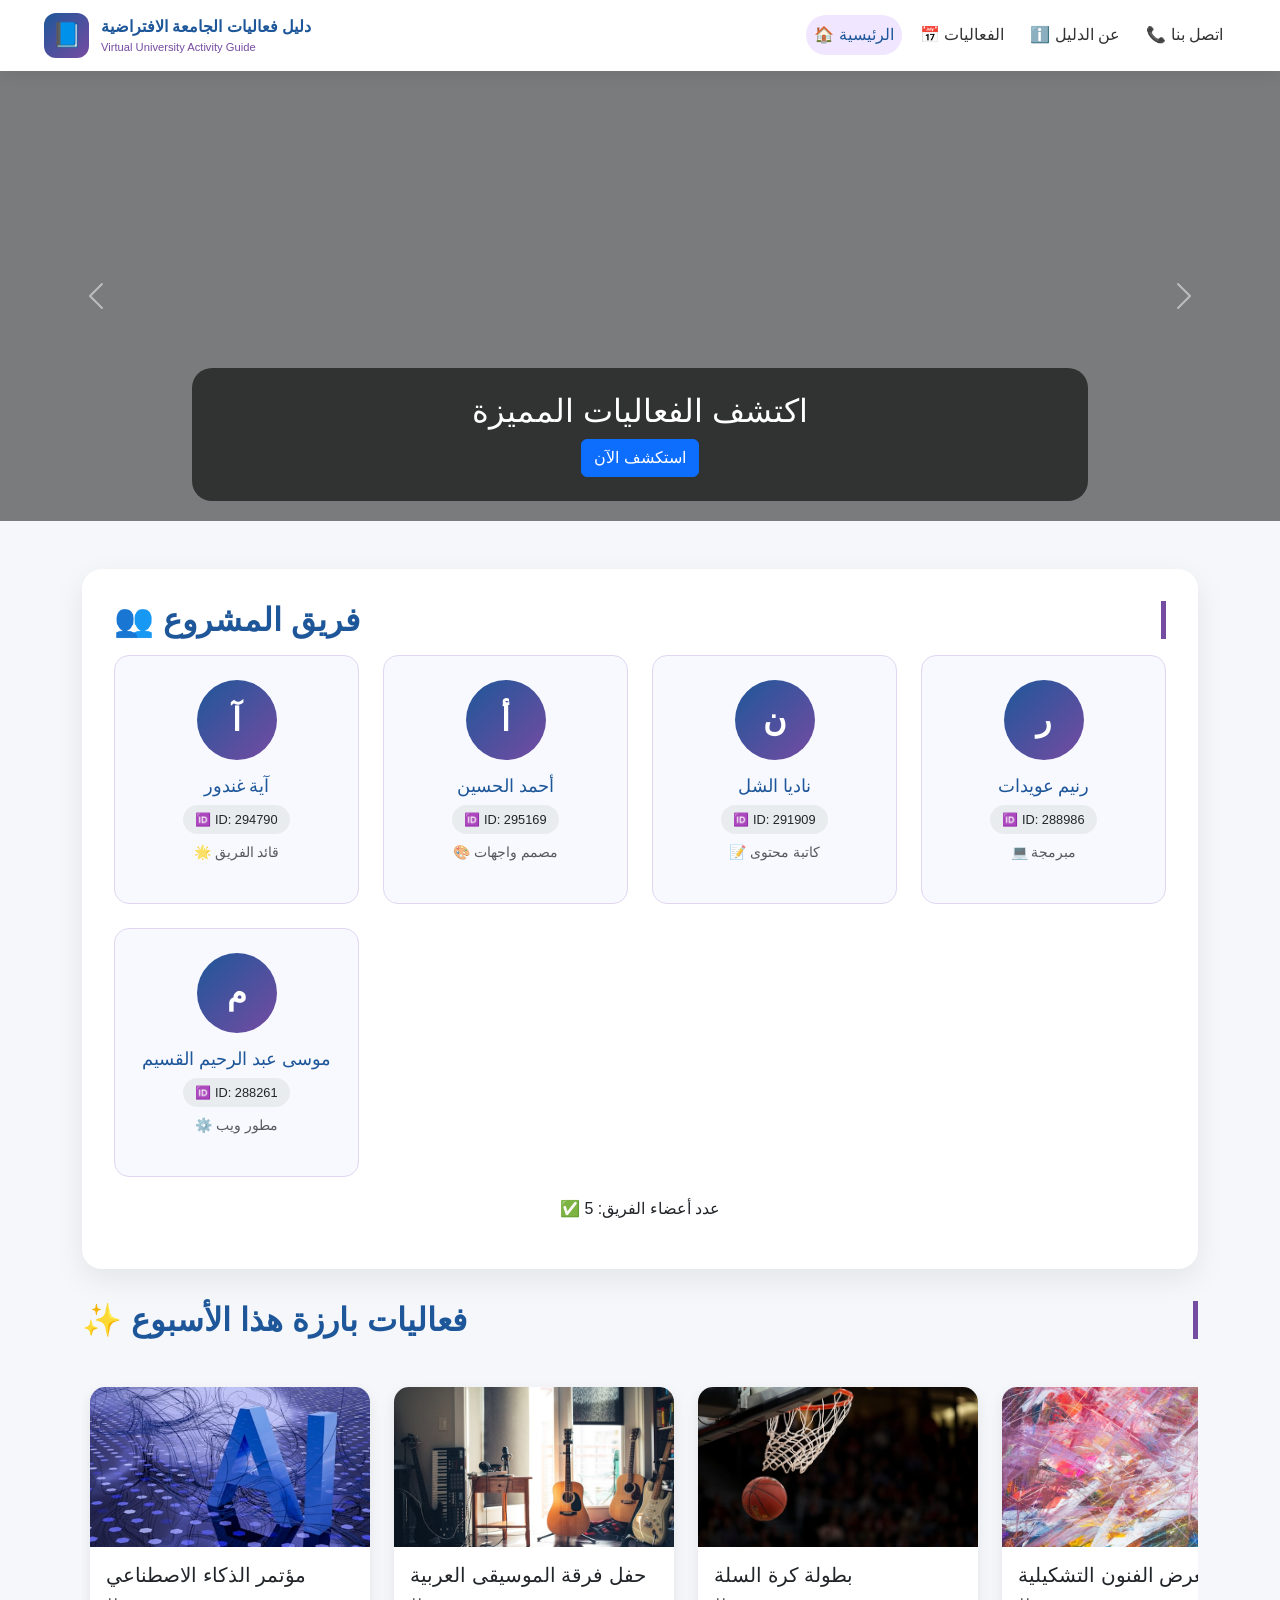
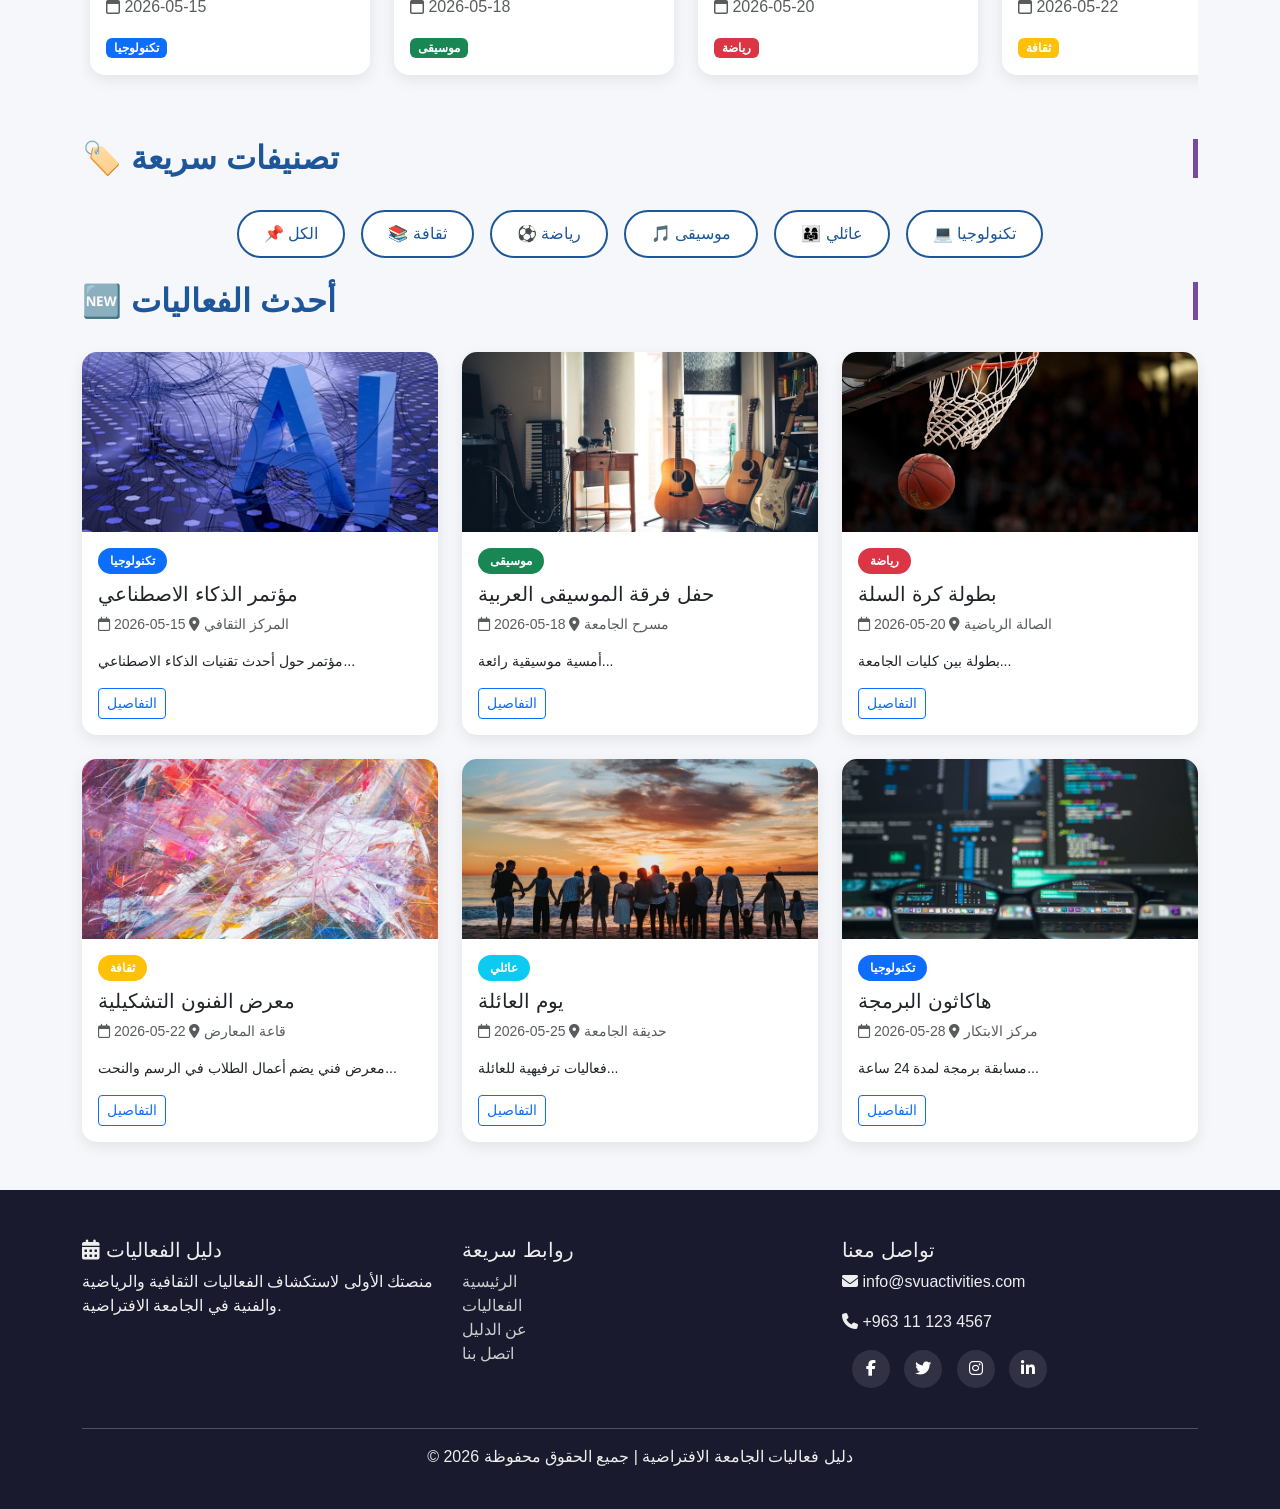
==== commit c3b9e4c2: "Add files via upload ارفع" ====
--- a/index.html
+++ b/index.html
@@ -1,8 +1,7 @@
 <!DOCTYPE html>
-<html lang="ar" dir="rtl">
+<html >
 <head>
     <meta charset="UTF-8">
-    <meta name="viewport" content="width=device-width, initial-scale=1.0">
     <title>دليل فعاليات الجامعة الافتراضية | الرئيسية</title>
     <link href="https://cdn.jsdelivr.net/npm/bootstrap@5.3.0/dist/css/bootstrap.min.css" rel="stylesheet">
     <link rel="stylesheet" href="https://cdnjs.cloudflare.com/ajax/libs/font-awesome/6.4.0/css/all.min.css">
@@ -10,7 +9,7 @@
 </head>
 <body>
 
-<!-- ========== رأس الصفحة: Logo + اسم الدليل + Navbar ========== -->
+<!--  رأس الصفحة -->
 <nav class="navbar navbar-expand-lg">
     <div class="container-fluid">
         <div class="logo-area">
@@ -34,16 +33,16 @@
     </div>
 </nav>
 
-<!-- ========== سلايدر ========== -->
+<!-- سلايدر  -->
 <div id="heroSlider" class="carousel slide" data-bs-ride="carousel">
     <div class="carousel-inner">
-        <div class="carousel-item active" style="background-image: linear-gradient(rgba(0,0,0,0.5), rgba(0,0,0,0.5)), url('https://images.unsplash.com/photo-1540575467063-178a50c2df87?w=1920&h=500&fit=crop');">
+        <div class="carousel-item active" style="background-image: linear-gradient(rgba(0,0,0,0.5), rgba(0,0,0,0.5)), url('assets/img/سلايد1.jpg');">
             <div class="carousel-caption"><h2>اكتشف الفعاليات المميزة</h2><a href="events.html" class="btn btn-primary">استكشف الآن</a></div>
         </div>
-        <div class="carousel-item" style="background-image: linear-gradient(rgba(0,0,0,0.5), rgba(0,0,0,0.5)), url('https://images.unsplash.com/photo-1501281668745-f7f57925c3b4?w=1920&h=500&fit=crop');">
+        <div class="carousel-item" style="background-image: linear-gradient(rgba(0,0,0,0.5), rgba(0,0,0,0.5)), url('assets/img/سلايد2.jpg');">
             <div class="carousel-caption"><h2>فعاليات بارزة هذا الأسبوع</h2><a href="events.html" class="btn btn-primary">احجز مكانك</a></div>
         </div>
-        <div class="carousel-item" style="background-image: linear-gradient(rgba(0,0,0,0.5), rgba(0,0,0,0.5)), url('https://images.unsplash.com/photo-1523580494863-6f3031224c94?w=1920&h=500&fit=crop');">
+        <div class="carousel-item" style="background-image: linear-gradient(rgba(0,0,0,0.5), rgba(0,0,0,0.5)), url('assets/img/سلايد3.jpg');">
             <div class="carousel-caption"><h2>تواصل مع المجتمع</h2><a href="contact.html" class="btn btn-primary">تواصل معنا</a></div>
         </div>
     </div>
@@ -52,7 +51,7 @@
 </div>
 
 <div class="container mt-5">
-   <!-- ========== أسماء وأرقام IDs المشاركين (المطلوب في الرئيسية) ========== -->
+   <!--   المشاركين -->
 <div class="team-section">
     <h2 class="section-title" style="margin-bottom: 1rem;">👥 فريق المشروع</h2>
     <div class="team-grid">
@@ -70,20 +69,20 @@
     <p style="text-align: center; margin-top: 20px;">✅ عدد أعضاء الفريق: 5</p>
 </div>
 
-    <!-- ========== فعاليات بارزة هذا الأسبوع (كروت أفقية) ========== -->
+    <!--  فعاليات بارزة هذا الأسبوع   -->
     <h2 class="section-title">✨ فعاليات بارزة هذا الأسبوع</h2>
     <div class="scroll-cards" id="featuredEvents"></div>
 
-    <!-- ========== تصنيفات سريعة (Badges) ========== -->
+    <!--  تصنيفات سريعة   -->
     <h2 class="section-title mt-5">🏷️ تصنيفات سريعة</h2>
     <div class="category-badges mb-4" id="categoryBadges"></div>
 
-    <!-- ========== شبكة كروت "أحدث الفعاليات" ========== -->
+    <!--  أحدث الفعاليات  -->
     <h2 class="section-title">🆕 أحدث الفعاليات</h2>
     <div class="events-grid" id="latestEventsGrid"></div>
 </div>
 
-<!-- ========== تذييل الصفحة (معلومات التواصل + حقوق النشر + سوشيال) ========== -->
+<!--  تذييل الصفحة (معلومات التواصل + حقوق النشر + سوشيال)  -->
 <footer>
     <div class="container">
         <div class="row">
--- a/assets/css/styles.css
+++ b/assets/css/styles.css
@@ -1,5 +1,5 @@
 * { margin: 0; padding: 0; box-sizing: border-box; }
-body { font-family: 'Cairo', 'Tahoma', sans-serif; background: #f5f7fb; }
+body { font-family: 'Cairo', 'Tajawal', sans-serif; background: #f5f7fb; }
 
 .navbar { background: white; box-shadow: 0 4px 15px rgba(0,0,0,0.08); padding: 0.8rem 2rem; position: sticky; top: 0; z-index: 1000; }
 .logo-area { display: flex; align-items: center; gap: 12px; }
@@ -100,4 +100,4 @@
 .social-icons a { display: inline-block; width: 38px; height: 38px; background: rgba(255,255,255,0.1); border-radius: 50%; text-align: center; line-height: 38px; margin-left: 10px; color: white; transition: 0.3s; }
 .social-icons a:hover { background: #764ba2; transform: translateY(-3px); }
 
-@media (max-width: 768px) { .carousel-item { height: 300px; } .navbar { padding: 0.5rem 1rem; } }+@media (max-width: 768px) { .carousel-item { height: 300px; } .navbar { padding: 0.5rem 1rem; } }
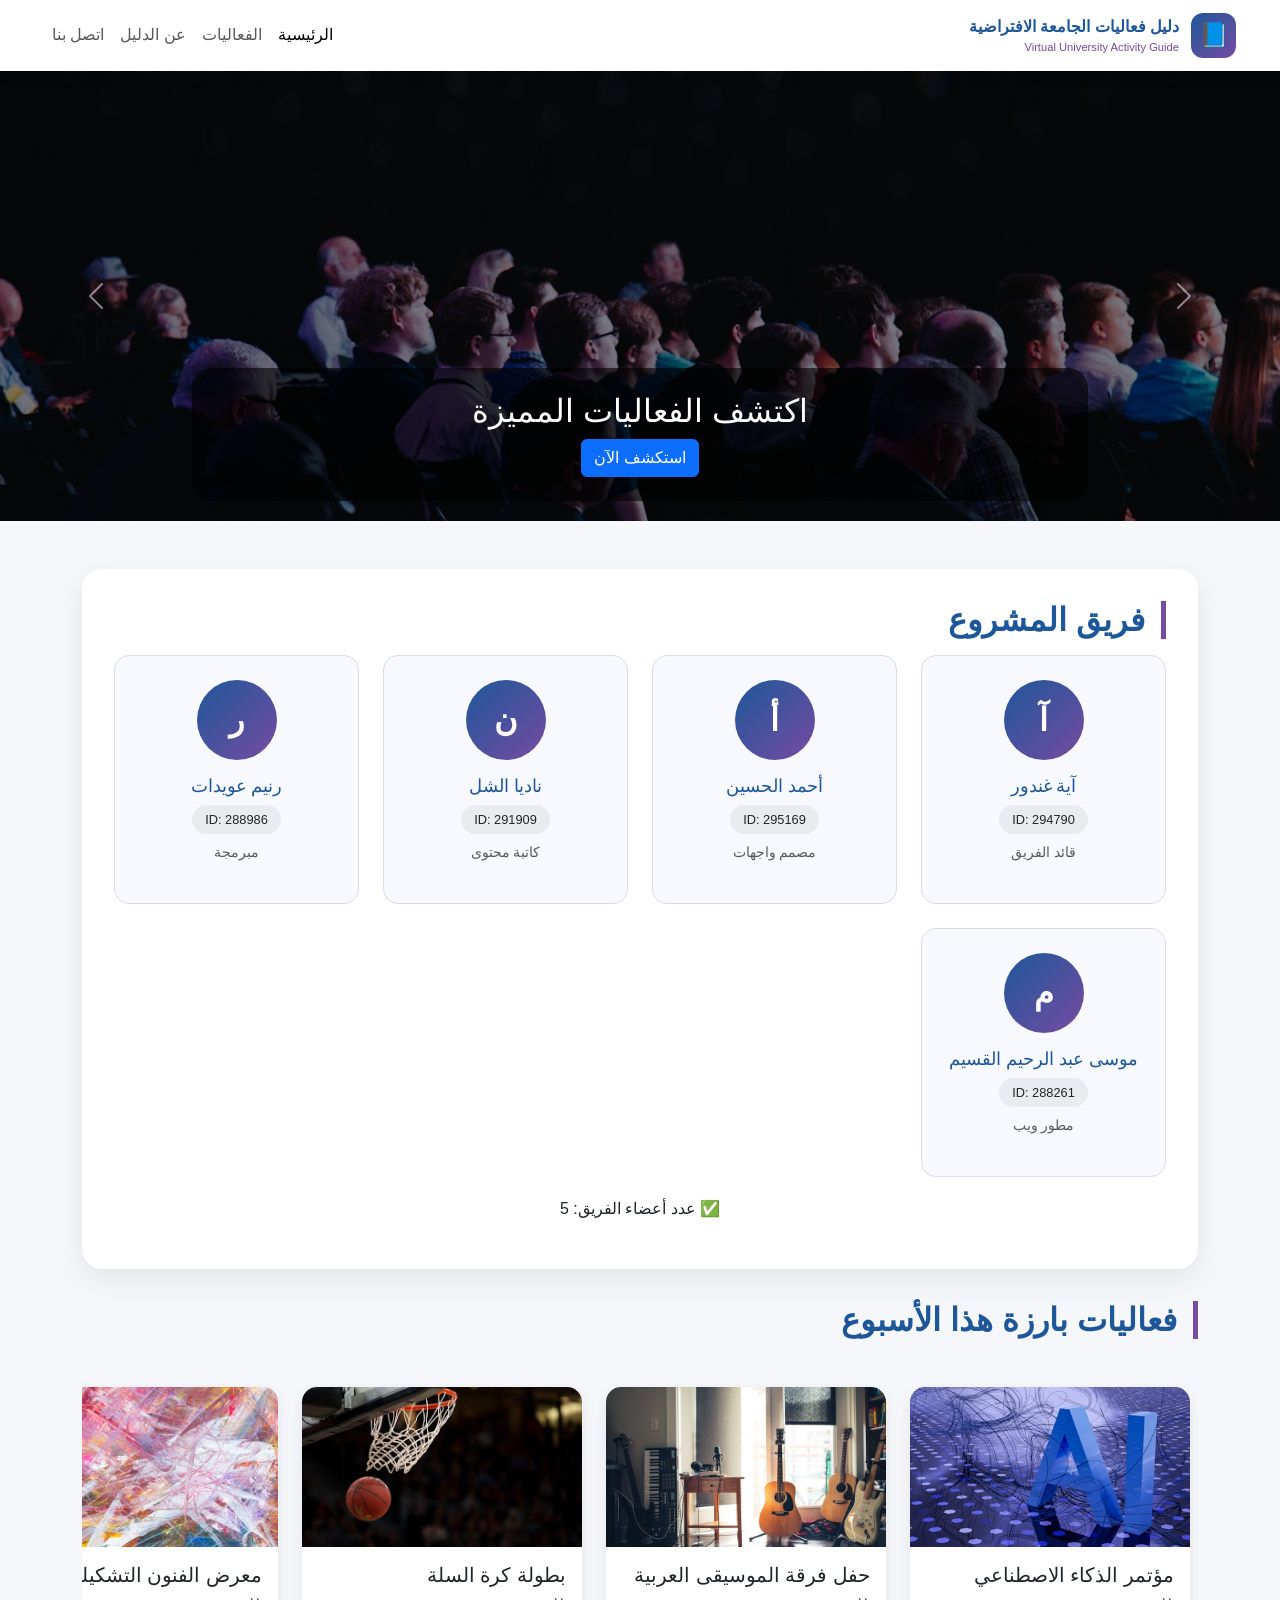
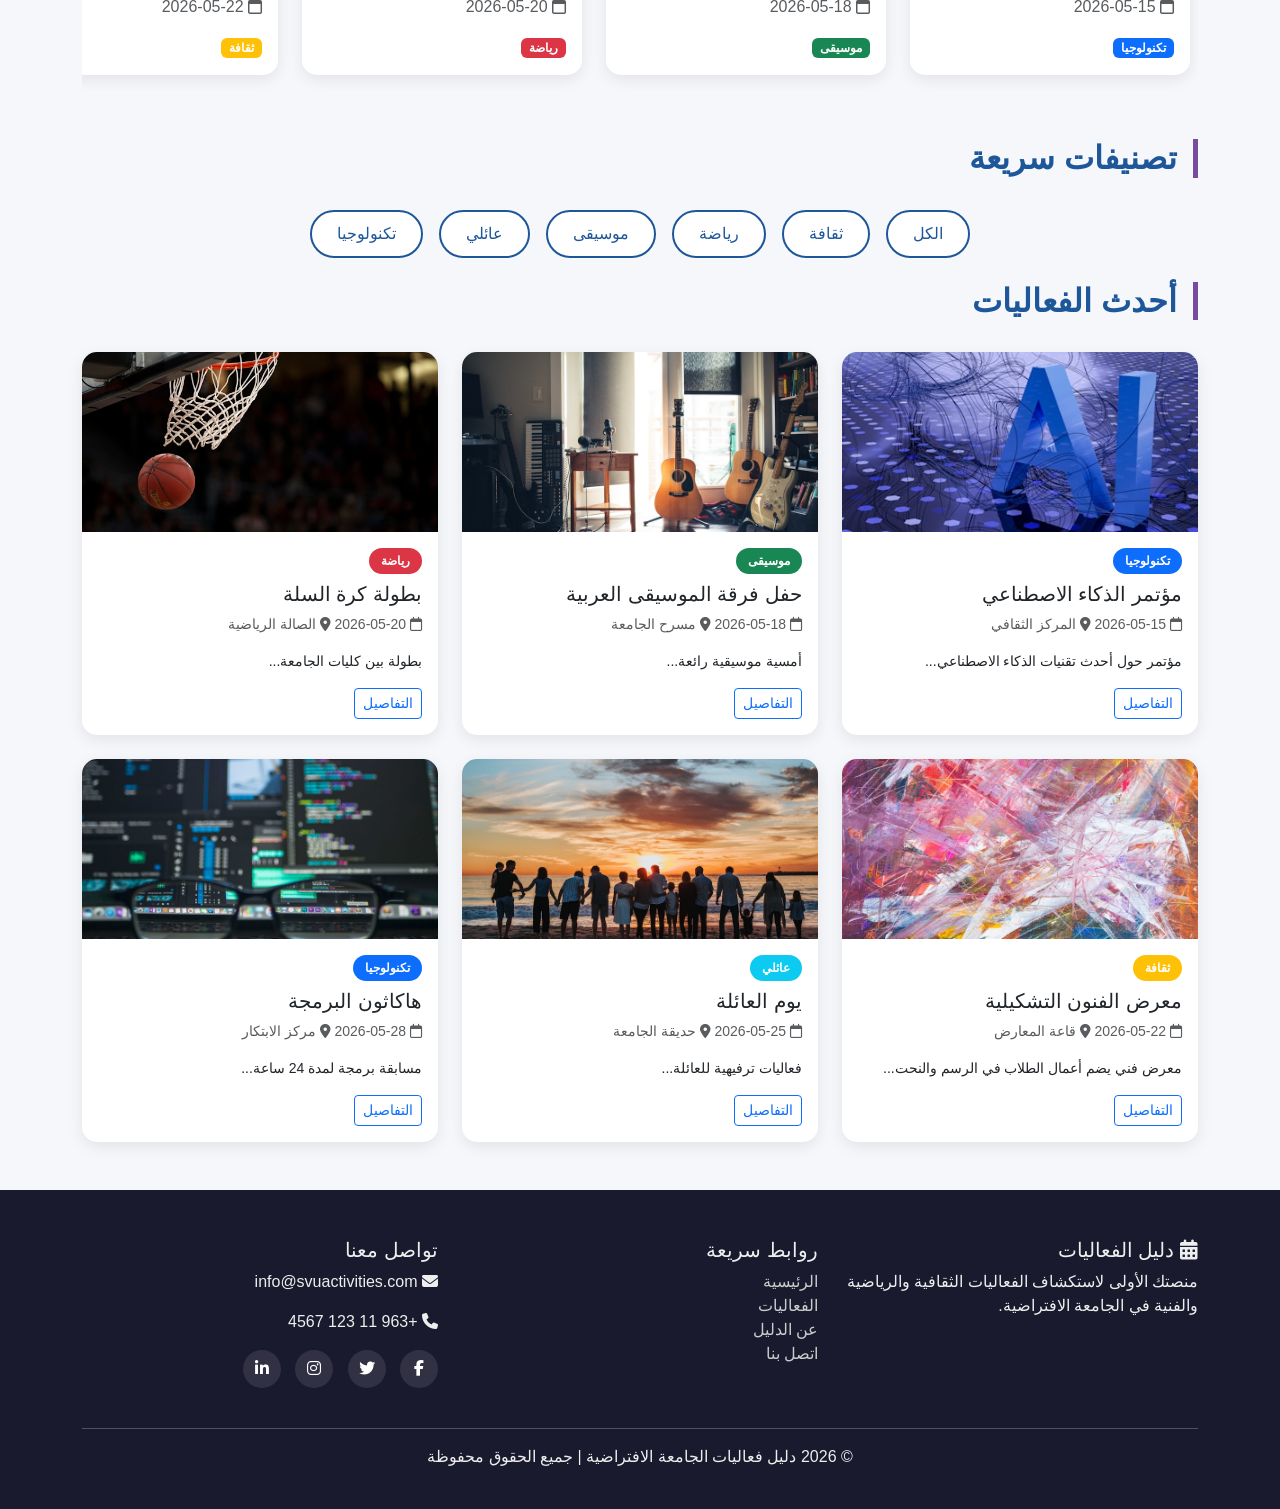
==== commit 45c176ba: "Add files via upload" ====
--- a/index.html
+++ b/index.html
@@ -1,124 +1,217 @@
-<!DOCTYPE html>
-<html >
-<head>
-    <meta charset="UTF-8">
+<!doctype html>
+<html lang="ar" dir="rtl">
+  <head>
+    <meta charset="UTF-8" />
+    <meta name="viewport" content="width=device-width, initial-scale=1.0" />
     <title>دليل فعاليات الجامعة الافتراضية | الرئيسية</title>
-    <link href="https://cdn.jsdelivr.net/npm/bootstrap@5.3.0/dist/css/bootstrap.min.css" rel="stylesheet">
-    <link rel="stylesheet" href="https://cdnjs.cloudflare.com/ajax/libs/font-awesome/6.4.0/css/all.min.css">
-    <link rel="stylesheet" href="assets/css/styles.css">
-</head>
-<body>
-
-<!--  رأس الصفحة -->
-<nav class="navbar navbar-expand-lg">
-    <div class="container-fluid">
+    <link
+      href="https://cdn.jsdelivr.net/npm/bootstrap@5.3.0/dist/css/bootstrap.min.css"
+      rel="stylesheet"
+    />
+    <link
+      rel="stylesheet"
+      href="https://cdnjs.cloudflare.com/ajax/libs/font-awesome/6.4.0/css/all.min.css"
+    />
+    <link rel="stylesheet" href="assets/css/styles.css" />
+  </head>
+  <body>
+    <!--  رأس الصفحة -->
+    <nav class="navbar navbar-expand-lg">
+      <div class="container-fluid">
         <div class="logo-area">
-            <div class="logo">📘</div>
-            <div class="guide-title">
-                <div class="main-title">دليل فعاليات الجامعة الافتراضية</div>
-                <div class="sub-title">Virtual University Activity Guide</div>
+          <div class="logo">📘</div>
+          <div class="guide-title">
+            <div class="main-title">دليل فعاليات الجامعة الافتراضية</div>
+            <div class="sub-title">Virtual University Activity Guide</div>
+          </div>
+        </div>
+        <button
+          class="navbar-toggler"
+          type="button"
+          data-bs-toggle="collapse"
+          data-bs-target="#navbarNav"
+        >
+          <span class="navbar-toggler-icon"></span>
+        </button>
+        <div class="" id="navbarNav">
+          <ul
+            class="navbar-nav ms-auto"
+            style="display: flex; justify-content: center"
+          >
+            <li class="nav-item">
+              <a class="nav-link active" href="index.html"> الرئيسية</a>
+            </li>
+            <li class="nav-item">
+              <a class="nav-link" href="events.html">الفعاليات</a>
+            </li>
+            <li class="nav-item">
+              <a class="nav-link" href="about.html"> عن الدليل</a>
+            </li>
+            <li class="nav-item">
+              <a class="nav-link" href="contact.html"> اتصل بنا</a>
+            </li>
+          </ul>
+        </div>
+      </div>
+    </nav>
+
+    <!-- سلايدر  -->
+    <div id="heroSlider" class="carousel slide" data-bs-ride="carousel">
+      <div class="carousel-inner">
+        <div
+          class="carousel-item active"
+          style="
+            background-image:
+              linear-gradient(rgba(0, 0, 0, 0.5), rgba(0, 0, 0, 0.5)),
+              url(&quot;assets/img/s1.jpg&quot;);
+          "
+        >
+          <div class="carousel-caption">
+            <h2>اكتشف الفعاليات المميزة</h2>
+            <a href="events.html" class="btn btn-primary">استكشف الآن</a>
+          </div>
+        </div>
+        <div
+          class="carousel-item"
+          style="
+            background-image:
+              linear-gradient(rgba(0, 0, 0, 0.5), rgba(0, 0, 0, 0.5)),
+              url(&quot;assets/img/s2.jpg&quot;);
+          "
+        >
+          <div class="carousel-caption">
+            <h2>فعاليات بارزة هذا الأسبوع</h2>
+            <a href="events.html" class="btn btn-primary">احجز مكانك</a>
+          </div>
+        </div>
+        <div
+          class="carousel-item"
+          style="
+            background-image:
+              linear-gradient(rgba(0, 0, 0, 0.5), rgba(0, 0, 0, 0.5)),
+              url(&quot;assets/img/s3.jpg&quot;);
+          "
+        >
+          <div class="carousel-caption">
+            <h2>تواصل مع المجتمع</h2>
+            <a href="contact.html" class="btn btn-primary">تواصل معنا</a>
+          </div>
+        </div>
+      </div>
+      <button
+        class="carousel-control-prev"
+        type="button"
+        data-bs-target="#heroSlider"
+        data-bs-slide="prev"
+      >
+        <span class="carousel-control-prev-icon"></span>
+      </button>
+      <button
+        class="carousel-control-next"
+        type="button"
+        data-bs-target="#heroSlider"
+        data-bs-slide="next"
+      >
+        <span class="carousel-control-next-icon"></span>
+      </button>
+    </div>
+
+    <div class="container mt-5">
+      <!--   المشاركين -->
+      <div class="team-section">
+        <h2 class="section-title" style="margin-bottom: 1rem">فريق المشروع</h2>
+        <div class="team-grid">
+          <div class="team-card">
+            <div class="team-avatar">آ</div>
+            <h3>آية غندور</h3>
+            <div class="team-id">ID: 294790</div>
+            <p class="text-muted small mt-2">قائد الفريق</p>
+          </div>
+          <div class="team-card">
+            <div class="team-avatar">أ</div>
+            <h3>أحمد الحسين</h3>
+            <div class="team-id">ID: 295169</div>
+            <p class="text-muted small mt-2">مصمم واجهات</p>
+          </div>
+          <div class="team-card">
+            <div class="team-avatar">ن</div>
+            <h3>ناديا الشل</h3>
+            <div class="team-id">ID: 291909</div>
+            <p class="text-muted small mt-2">كاتبة محتوى</p>
+          </div>
+          <div class="team-card">
+            <div class="team-avatar">ر</div>
+            <h3>رنيم عويدات</h3>
+            <div class="team-id">ID: 288986</div>
+            <p class="text-muted small mt-2">مبرمجة</p>
+          </div>
+          <div class="team-card">
+            <div class="team-avatar">م</div>
+            <h3>موسى عبد الرحيم القسيم</h3>
+            <div class="team-id">ID: 288261</div>
+            <p class="text-muted small mt-2">مطور ويب</p>
+          </div>
+        </div>
+        <p style="text-align: center; margin-top: 20px">
+          ✅ عدد أعضاء الفريق: 5
+        </p>
+      </div>
+
+      <!--  فعاليات بارزة هذا الأسبوع   -->
+      <h2 class="section-title">فعاليات بارزة هذا الأسبوع</h2>
+      <div class="scroll-cards" id="featuredEvents"></div>
+
+      <!--  تصنيفات سريعة   -->
+      <h2 class="section-title mt-5">تصنيفات سريعة</h2>
+      <div class="category-badges mb-4" id="categoryBadges"></div>
+
+      <!--  أحدث الفعاليات  -->
+      <h2 class="section-title">أحدث الفعاليات</h2>
+      <div class="events-grid" id="latestEventsGrid"></div>
+    </div>
+
+    <!--  تذييل الصفحة -->
+    <footer>
+      <div class="container">
+        <div class="row">
+          <div class="col-md-4 mb-4">
+            <h5><i class="fas fa-calendar-alt"></i> دليل الفعاليات</h5>
+            <p>
+              منصتك الأولى لاستكشاف الفعاليات الثقافية والرياضية والفنية في
+              الجامعة الافتراضية.
+            </p>
+          </div>
+          <div class="col-md-4 mb-4">
+            <h5>روابط سريعة</h5>
+            <ul class="list-unstyled footer-links">
+              <li><a href="index.html">الرئيسية</a></li>
+              <li><a href="events.html">الفعاليات</a></li>
+              <li><a href="about.html">عن الدليل</a></li>
+              <li><a href="contact.html">اتصل بنا</a></li>
+            </ul>
+          </div>
+          <div class="col-md-4 mb-4">
+            <h5>تواصل معنا</h5>
+            <p><i class="fas fa-envelope"></i> info@svuactivities.com</p>
+            <p><i class="fas fa-phone"></i> +963 11 123 4567</p>
+            <div class="social-icons">
+              <a href="#"><i class="fab fa-facebook-f"></i></a>
+              <a href="#"><i class="fab fa-twitter"></i></a>
+              <a href="#"><i class="fab fa-instagram"></i></a>
+              <a href="#"><i class="fab fa-linkedin-in"></i></a>
             </div>
-        </div>
-        <button class="navbar-toggler" type="button" data-bs-toggle="collapse" data-bs-target="#navbarNav">
-            <span class="navbar-toggler-icon"></span>
-        </button>
-        <div class="collapse navbar-collapse" id="navbarNav">
-            <ul class="navbar-nav ms-auto nav-links">
-                <li class="nav-item"><a class="nav-link active" href="index.html">🏠 الرئيسية</a></li>
-                <li class="nav-item"><a class="nav-link" href="events.html">📅 الفعاليات</a></li>
-                <li class="nav-item"><a class="nav-link" href="about.html">ℹ️ عن الدليل</a></li>
-                <li class="nav-item"><a class="nav-link" href="contact.html">📞 اتصل بنا</a></li>
-            </ul>
-        </div>
-    </div>
-</nav>
-
-<!-- سلايدر  -->
-<div id="heroSlider" class="carousel slide" data-bs-ride="carousel">
-    <div class="carousel-inner">
-        <div class="carousel-item active" style="background-image: linear-gradient(rgba(0,0,0,0.5), rgba(0,0,0,0.5)), url('assets/img/سلايد1.jpg');">
-            <div class="carousel-caption"><h2>اكتشف الفعاليات المميزة</h2><a href="events.html" class="btn btn-primary">استكشف الآن</a></div>
-        </div>
-        <div class="carousel-item" style="background-image: linear-gradient(rgba(0,0,0,0.5), rgba(0,0,0,0.5)), url('assets/img/سلايد2.jpg');">
-            <div class="carousel-caption"><h2>فعاليات بارزة هذا الأسبوع</h2><a href="events.html" class="btn btn-primary">احجز مكانك</a></div>
-        </div>
-        <div class="carousel-item" style="background-image: linear-gradient(rgba(0,0,0,0.5), rgba(0,0,0,0.5)), url('assets/img/سلايد3.jpg');">
-            <div class="carousel-caption"><h2>تواصل مع المجتمع</h2><a href="contact.html" class="btn btn-primary">تواصل معنا</a></div>
-        </div>
-    </div>
-    <button class="carousel-control-prev" type="button" data-bs-target="#heroSlider" data-bs-slide="prev"><span class="carousel-control-prev-icon"></span></button>
-    <button class="carousel-control-next" type="button" data-bs-target="#heroSlider" data-bs-slide="next"><span class="carousel-control-next-icon"></span></button>
-</div>
-
-<div class="container mt-5">
-   <!--   المشاركين -->
-<div class="team-section">
-    <h2 class="section-title" style="margin-bottom: 1rem;">👥 فريق المشروع</h2>
-    <div class="team-grid">
-        <div class="team-card"><div class="team-avatar">آ</div><h3>آية غندور</h3>
-        <div class="team-id">🆔 ID: 294790</div><p class="text-muted small mt-2">🌟 قائد الفريق</p></div>
-        <div class="team-card"><div class="team-avatar">أ</div><h3>أحمد الحسين</h3>
-        <div class="team-id">🆔 ID: 295169</div><p class="text-muted small mt-2">🎨 مصمم واجهات</p></div>
-        <div class="team-card"><div class="team-avatar">ن</div><h3>ناديا الشل</h3>
-        <div class="team-id">🆔 ID: 291909</div><p class="text-muted small mt-2">📝 كاتبة محتوى</p></div>
-        <div class="team-card"><div class="team-avatar">ر</div><h3>رنيم عويدات</h3>
-        <div class="team-id">🆔 ID: 288986</div><p class="text-muted small mt-2">💻 مبرمجة</p></div>
-        <div class="team-card"><div class="team-avatar">م</div><h3>موسى عبد الرحيم القسيم</h3>
-        <div class="team-id">🆔 ID: 288261</div><p class="text-muted small mt-2">⚙️ مطور ويب</p></div>
-    </div>
-    <p style="text-align: center; margin-top: 20px;">✅ عدد أعضاء الفريق: 5</p>
-</div>
-
-    <!--  فعاليات بارزة هذا الأسبوع   -->
-    <h2 class="section-title">✨ فعاليات بارزة هذا الأسبوع</h2>
-    <div class="scroll-cards" id="featuredEvents"></div>
-
-    <!--  تصنيفات سريعة   -->
-    <h2 class="section-title mt-5">🏷️ تصنيفات سريعة</h2>
-    <div class="category-badges mb-4" id="categoryBadges"></div>
-
-    <!--  أحدث الفعاليات  -->
-    <h2 class="section-title">🆕 أحدث الفعاليات</h2>
-    <div class="events-grid" id="latestEventsGrid"></div>
-</div>
-
-<!--  تذييل الصفحة (معلومات التواصل + حقوق النشر + سوشيال)  -->
-<footer>
-    <div class="container">
-        <div class="row">
-            <div class="col-md-4 mb-4">
-                <h5><i class="fas fa-calendar-alt"></i> دليل الفعاليات</h5>
-                <p>منصتك الأولى لاستكشاف الفعاليات الثقافية والرياضية والفنية في الجامعة الافتراضية.</p>
-            </div>
-            <div class="col-md-4 mb-4">
-                <h5>روابط سريعة</h5>
-                <ul class="list-unstyled footer-links">
-                    <li><a href="index.html">الرئيسية</a></li>
-                    <li><a href="events.html">الفعاليات</a></li>
-                    <li><a href="about.html">عن الدليل</a></li>
-                    <li><a href="contact.html">اتصل بنا</a></li>
-                </ul>
-            </div>
-            <div class="col-md-4 mb-4">
-                <h5>تواصل معنا</h5>
-                <p><i class="fas fa-envelope"></i> info@svuactivities.com</p>
-                <p><i class="fas fa-phone"></i> +963 11 123 4567</p>
-                <div class="social-icons">
-                    <a href="#"><i class="fab fa-facebook-f"></i></a>
-                    <a href="#"><i class="fab fa-twitter"></i></a>
-                    <a href="#"><i class="fab fa-instagram"></i></a>
-                    <a href="#"><i class="fab fa-linkedin-in"></i></a>
-                </div>
-            </div>
-        </div>
-        <hr class="bg-light">
+          </div>
+        </div>
+        <hr class="bg-light" />
         <div class="text-center">
-            <p>&copy; 2026 دليل فعاليات الجامعة الافتراضية | جميع الحقوق محفوظة</p>
-        </div>
-    </div>
-</footer>
-
-<script src="https://cdn.jsdelivr.net/npm/bootstrap@5.3.0/dist/js/bootstrap.bundle.min.js"></script>
-<script src="assets/js/main.js"></script>
-</body>
-</html>+          <p>
+            &copy; 2026 دليل فعاليات الجامعة الافتراضية | جميع الحقوق محفوظة
+          </p>
+        </div>
+      </div>
+    </footer>
+
+    <script src="https://cdn.jsdelivr.net/npm/bootstrap@5.3.0/dist/js/bootstrap.bundle.min.js"></script>
+    <script src="assets/js/main.js"></script>
+  </body>
+</html>
--- a/assets/css/styles.css
+++ b/assets/css/styles.css
@@ -1,103 +1,491 @@
-* { margin: 0; padding: 0; box-sizing: border-box; }
-body { font-family: 'Cairo', 'Tajawal', sans-serif; background: #f5f7fb; }
-
-.navbar { background: white; box-shadow: 0 4px 15px rgba(0,0,0,0.08); padding: 0.8rem 2rem; position: sticky; top: 0; z-index: 1000; }
-.logo-area { display: flex; align-items: center; gap: 12px; }
-.logo { width: 45px; height: 45px; background: linear-gradient(135deg, #1e5799, #764ba2); border-radius: 12px; display: flex; align-items: center; justify-content: center; font-size: 24px; color: white; }
-.guide-title .main-title { font-size: 1rem; font-weight: bold; color: #1e5799; }
-.guide-title .sub-title { font-size: 0.7rem; color: #764ba2; }
-.nav-links .nav-link { color: #333; font-weight: 500; margin: 0 5px; transition: 0.3s; }
-.nav-links .nav-link:hover, .nav-links .nav-link.active { color: #1e5799; background: #f0e6ff; border-radius: 25px; }
-
-.section-title { position: relative; margin-bottom: 2rem; padding-right: 1rem; font-weight: bold; color: #1e5799; border-right: 5px solid #764ba2; }
-
-/* carousel */
-.carousel-item { height: 450px; background-size: cover; background-position: center; }
-.carousel-caption { background: rgba(0,0,0,0.6); border-radius: 20px; padding: 1.5rem; }
-
-/* scroll cards */
-.scroll-cards { display: flex; overflow-x: auto; gap: 1.5rem; padding: 1rem 0.5rem; scrollbar-width: thin; }
-.scroll-cards::-webkit-scrollbar { height: 6px; }
-.scroll-card { min-width: 280px; background: white; border-radius: 15px; overflow: hidden; box-shadow: 0 5px 15px rgba(0,0,0,0.08); transition: transform 0.3s; }
-.scroll-card:hover { transform: translateY(-5px); }
-.scroll-card img { width: 100%; height: 160px; object-fit: cover; }
-.scroll-card .card-body { padding: 1rem; }
-
-/* category badges */
-.category-badges { display: flex; flex-wrap: wrap; gap: 1rem; justify-content: center; }
-.badge-btn { padding: 10px 25px; border-radius: 40px; background: white; border: 2px solid #1e5799; color: #1e5799; font-weight: 500; cursor: pointer; transition: 0.3s; }
-.badge-btn:hover { background: #1e5799; color: white; }
-
-/* events grid (عام) */
-.events-grid { display: grid; grid-template-columns: repeat(auto-fill, minmax(300px, 1fr)); gap: 1.5rem; margin-top: 1rem; }
-.event-card { background: white; border-radius: 15px; overflow: hidden; box-shadow: 0 5px 15px rgba(0,0,0,0.08); transition: 0.3s; }
-.event-card:hover { transform: translateY(-5px); box-shadow: 0 15px 35px rgba(0,0,0,0.1); }
-.event-card img { width: 100%; height: 180px; object-fit: cover; }
-.event-category { display: inline-block; padding: 4px 12px; border-radius: 20px; font-size: 0.75rem; font-weight: bold; }
-
-/* team section */
-.team-section { background: white; border-radius: 20px; padding: 2rem; margin-bottom: 2rem; box-shadow: 0 10px 30px rgba(0,0,0,0.08); }
-.team-grid { display: grid; grid-template-columns: repeat(auto-fit, minmax(220px, 1fr)); gap: 1.5rem; margin-top: 1rem; }
-.team-card { background: #f8f9ff; border-radius: 15px; padding: 1.5rem; text-align: center; transition: 0.3s; border: 1px solid #e0d6f0; }
-.team-card:hover { transform: translateY(-5px); background: white; }
-.team-avatar { width: 80px; height: 80px; background: linear-gradient(135deg, #1e5799, #764ba2); border-radius: 50%; display: flex; align-items: center; justify-content: center; margin: 0 auto 1rem; font-size: 2rem; color: white; font-weight: bold; }
-.team-card h3 { color: #1e5799; font-size: 1.1rem; }
-.team-id { background: #e9ecef; padding: 0.3rem 0.8rem; border-radius: 20px; font-size: 0.8rem; display: inline-block; }
-.member-img { width: 100px; height: 100px; border-radius: 50%; object-fit: cover; margin: 0 auto 1rem; border: 3px solid #764ba2; }
-
-/* vision cards */
-.vision-card { background: white; border-radius: 20px; padding: 2rem; text-align: center; box-shadow: 0 5px 15px rgba(0,0,0,0.05); height: 100%; transition: 0.3s; }
-.vision-card:hover { transform: translateY(-5px); }
-.vision-icon { font-size: 3rem; margin-bottom: 1rem; }
-
-/* partner grid */
-.partner-grid { display: grid; grid-template-columns: repeat(auto-fit, minmax(150px, 1fr)); gap: 1.5rem; margin-top: 1rem; }
-.partner-card { text-align: center; padding: 1rem; background: white; border-radius: 15px; }
-.partner-img { width: 80px; height: 80px; border-radius: 50%; object-fit: cover; margin: 0 auto 0.8rem; }
-
-/* policy cards */
-.policy-card { background: #f8f9ff; border-radius: 15px; padding: 1.5rem; margin-bottom: 1rem; border-right: 4px solid #764ba2; height: 100%; }
-.policy-card ul { list-style: none; padding-right: 0; }
-.policy-card li { padding: 0.5rem 0; border-bottom: 1px solid #e0d6f0; display: flex; align-items: center; gap: 10px; }
-.policy-card li::before { content: "✓"; color: #764ba2; font-weight: bold; }
-
-/* filter card (events page) */
-.filter-card { background: white; border-radius: 20px; padding: 1.5rem; margin-bottom: 2rem; box-shadow: 0 5px 15px rgba(0,0,0,0.05); }
-.filter-card label { font-weight: bold; margin-bottom: 0.5rem; display: block; }
-.filter-card input, .filter-card select { border-radius: 30px; padding: 10px 20px; border: 1px solid #ddd; width: 100%; }
-.no-results { text-align: center; padding: 3rem; background: white; border-radius: 20px; }
-
-/* event detail page */
-.event-detail-card { background: white; border-radius: 25px; overflow: hidden; box-shadow: 0 10px 30px rgba(0,0,0,0.08); margin-bottom: 2rem; }
-.event-header-img { width: 100%; height: 400px; object-fit: cover; }
-.event-info-box { background: #f8f9ff; border-radius: 15px; padding: 1rem; margin-bottom: 1rem; }
-.event-info-box i { width: 30px; color: #764ba2; }
-.action-buttons { display: flex; gap: 1rem; flex-wrap: wrap; margin: 1.5rem 0; }
-.action-buttons .btn { border-radius: 30px; padding: 10px 25px; }
-.location-map { background: #e9ecef; border-radius: 15px; height: 250px; display: flex; align-items: center; justify-content: center; background-image: url('https://maps.googleapis.com/maps/api/staticmap?center=Damascus,Syria&zoom=12&size=600x250&markers=color:red|Damascus,Syria'); background-size: cover; }
-.location-map .map-placeholder { background: rgba(0,0,0,0.6); color: white; padding: 0.5rem 1rem; border-radius: 30px; }
-.gallery-thumb { display: flex; gap: 1rem; margin-top: 1rem; flex-wrap: wrap; }
-.gallery-thumb img { width: 100px; height: 80px; object-fit: cover; border-radius: 10px; cursor: pointer; }
-.related-card { background: white; border-radius: 15px; text-align: center; padding: 1rem; box-shadow: 0 3px 10px rgba(0,0,0,0.05); }
-.related-card img { width: 100%; height: 120px; object-fit: cover; border-radius: 10px; }
-
-/* contact form */
-.contact-form-card { background: white; border-radius: 25px; padding: 2rem; box-shadow: 0 10px 30px rgba(0,0,0,0.08); height: 100%; }
-.contact-form-card .form-control, .contact-form-card .form-select { border-radius: 30px; padding: 12px 20px; border: 1px solid #ddd; margin-bottom: 1rem; }
-.contact-form-card button { border-radius: 30px; padding: 12px 30px; background: #1e5799; border: none; width: 100%; }
-.contact-form-card button:hover { background: #764ba2; }
-.info-sidebar { background: white; border-radius: 25px; padding: 2rem; box-shadow: 0 10px 30px rgba(0,0,0,0.08); height: 100%; }
-.contact-info-item { display: flex; align-items: center; gap: 15px; padding: 1rem 0; border-bottom: 1px solid #eee; }
-.contact-info-item .icon { width: 45px; height: 45px; background: #f0e6ff; border-radius: 50%; display: flex; align-items: center; justify-content: center; color: #764ba2; }
-.social-links { margin-top: 1.5rem; display: flex; gap: 1rem; flex-wrap: wrap; }
-.social-links a { width: 40px; height: 40px; background: #f0e6ff; border-radius: 50%; text-align: center; line-height: 40px; color: #764ba2; }
-.social-links a:hover { background: #764ba2; color: white; }
-
-/* footer */
-footer { background: #1a1a2e; color: #eee; padding: 3rem 2rem 1.5rem; margin-top: 3rem; }
-.footer-links a { color: #ccc; text-decoration: none; transition: 0.3s; }
-.footer-links a:hover { color: #764ba2; }
-.social-icons a { display: inline-block; width: 38px; height: 38px; background: rgba(255,255,255,0.1); border-radius: 50%; text-align: center; line-height: 38px; margin-left: 10px; color: white; transition: 0.3s; }
-.social-icons a:hover { background: #764ba2; transform: translateY(-3px); }
-
-@media (max-width: 768px) { .carousel-item { height: 300px; } .navbar { padding: 0.5rem 1rem; } }
+* {
+  margin: 0;
+  padding: 0;
+  box-sizing: border-box;
+}
+body {
+  font-family: "Cairo", "Tajawal", sans-serif;
+  background: #f5f7fb;
+}
+/* شريط التنقل */
+.navbar {
+  background: white;
+  box-shadow: 0 4px 15px rgba(0, 0, 0, 0.08);
+  padding: 0.8rem 2rem;
+  position: sticky;
+  top: 0;
+  z-index: 1000;
+}
+.child-nav {
+  justify-content: center !important;
+}
+/* مكان وجود اللوغو */
+.logo-area {
+  display: flex;
+  align-items: center;
+  gap: 12px;
+}
+.logo {
+  width: 45px;
+  height: 45px;
+  background: linear-gradient(135deg, #1e5799, #764ba2);
+  border-radius: 12px;
+  display: flex;
+  align-items: center;
+  justify-content: center;
+  font-size: 24px;
+  color: white;
+}
+/* تحت العنوان  */
+.guide-title .main-title {
+  font-size: 1rem;
+  font-weight: bold;
+  color: #1e5799;
+}
+.guide-title .sub-title {
+  font-size: 0.7rem;
+  color: #764ba2;
+}
+
+/* أقسام العنوين */
+.section-title {
+  position: relative;
+  margin-bottom: 2rem;
+  padding-right: 1rem;
+  font-weight: bold;
+  color: #1e5799;
+  border-right: 5px solid #764ba2;
+}
+
+/* الفريق */
+.team-section {
+  background: white;
+  border-radius: 20px;
+  padding: 2rem;
+  margin-bottom: 2rem;
+  box-shadow: 0 10px 30px rgba(0, 0, 0, 0.08);
+}
+.team-grid {
+  display: grid;
+  grid-template-columns: repeat(auto-fit, minmax(220px, 1fr));
+  gap: 1.5rem;
+  margin-top: 1rem;
+}
+.team-card {
+  background: #f8f9ff;
+  border-radius: 15px;
+  padding: 1.5rem;
+  text-align: center;
+  transition: 0.3s;
+  border: 1px solid #e0d6f0;
+}
+.team-card:hover {
+  transform: translateY(-5px);
+  background: white;
+}
+.team-avatar {
+  width: 80px;
+  height: 80px;
+  background: linear-gradient(135deg, #1e5799, #764ba2);
+  border-radius: 50%;
+  display: flex;
+  align-items: center;
+  justify-content: center;
+  margin: 0 auto 1rem;
+  font-size: 2rem;
+  color: white;
+  font-weight: bold;
+}
+.team-card h3 {
+  color: #1e5799;
+  font-size: 1.1rem;
+}
+.team-id {
+  background: #e9ecef;
+  padding: 0.3rem 0.8rem;
+  border-radius: 20px;
+  font-size: 0.8rem;
+  display: inline-block;
+}
+.member-img {
+  width: 100px;
+  height: 100px;
+  border-radius: 50%;
+  object-fit: cover;
+  margin: 0 auto 1rem;
+  border: 3px solid #764ba2;
+}
+
+/* كروت أفقية  */
+.scroll-cards {
+  display: flex;
+  overflow-x: auto;
+  gap: 1.5rem;
+  padding: 1rem 0.5rem;
+  scrollbar-width: thin;
+}
+.scroll-cards::-webkit-scrollbar {
+  height: 6px;
+}
+.scroll-card {
+  min-width: 280px;
+  background: white;
+  border-radius: 15px;
+  overflow: hidden;
+  box-shadow: 0 5px 15px rgba(0, 0, 0, 0.08);
+  transition: transform 0.3s;
+}
+.scroll-card:hover {
+  transform: translateY(-5px);
+}
+.scroll-card img {
+  width: 100%;
+  height: 160px;
+  object-fit: cover;
+}
+.scroll-card .card-body {
+  padding: 1rem;
+}
+
+/* الأزرار*/
+.category-badges {
+  display: flex;
+  flex-wrap: wrap;
+  gap: 1rem;
+  justify-content: center;
+}
+.badge-btn {
+  padding: 10px 25px;
+  border-radius: 40px;
+  background: white;
+  border: 2px solid #1e5799;
+  color: #1e5799;
+  font-weight: 500;
+  cursor: pointer;
+  transition: 0.3s;
+}
+.badge-btn:hover {
+  background: #1e5799;
+  color: white;
+}
+
+/* الفعاليات */
+.events-grid {
+  display: grid;
+  grid-template-columns: repeat(auto-fill, minmax(300px, 1fr));
+  gap: 1.5rem;
+  margin-top: 1rem;
+}
+.event-card {
+  background: white;
+  border-radius: 15px;
+  overflow: hidden;
+  box-shadow: 0 5px 15px rgba(0, 0, 0, 0.08);
+  transition: 0.3s;
+}
+.event-card:hover {
+  transform: translateY(-5px);
+  box-shadow: 0 15px 35px rgba(0, 0, 0, 0.1);
+}
+.event-card img {
+  width: 100%;
+  height: 180px;
+  object-fit: cover;
+}
+.event-category {
+  display: inline-block;
+  padding: 4px 12px;
+  border-radius: 20px;
+  font-size: 0.75rem;
+  font-weight: bold;
+}
+
+/* سلايدر*/
+.carousel-item {
+  height: 450px;
+  background-size: cover;
+  background-position: center;
+}
+.carousel-caption {
+  background: rgba(0, 0, 0, 0.6);
+  border-radius: 20px;
+  padding: 1.5rem;
+}
+
+/*كورت صفحة اتصل بنا */
+.vision-card {
+  background: white;
+  border-radius: 20px;
+  padding: 2rem;
+  text-align: center;
+  box-shadow: 0 5px 15px rgba(0, 0, 0, 0.05);
+  height: 100%;
+  transition: 0.3s;
+}
+.vision-card:hover {
+  transform: translateY(-5px);
+}
+.vision-icon {
+  font-size: 3rem;
+  margin-bottom: 1rem;
+}
+
+/* الشركاء */
+.partner-grid {
+  display: grid;
+  grid-template-columns: repeat(auto-fit, minmax(150px, 1fr));
+  gap: 1.5rem;
+  margin-top: 1rem;
+}
+.partner-card {
+  text-align: center;
+  padding: 1rem;
+  background: white;
+  border-radius: 15px;
+}
+.partner-img {
+  width: 80px;
+  height: 80px;
+  border-radius: 50%;
+  object-fit: cover;
+  margin: 0 auto 0.8rem;
+}
+
+/*بطاقات معايير النشر  */
+.policy-card {
+  background: #f8f9ff;
+  border-radius: 15px;
+  padding: 1.5rem;
+  margin-bottom: 1rem;
+  border-right: 4px solid #764ba2;
+  height: 100%;
+}
+.policy-card ul {
+  list-style: none;
+  padding-right: 0;
+}
+.policy-card li {
+  padding: 0.5rem 0;
+  border-bottom: 1px solid #e0d6f0;
+  display: flex;
+  align-items: center;
+  gap: 10px;
+}
+.policy-card li::before {
+  content: "✓";
+  color: #764ba2;
+  font-weight: bold;
+}
+
+/* كروت الفلترة  */
+.filter-card {
+  background: white;
+  border-radius: 20px;
+  padding: 1.5rem;
+  margin-bottom: 2rem;
+  box-shadow: 0 5px 15px rgba(0, 0, 0, 0.05);
+}
+.filter-card label {
+  font-weight: bold;
+  margin-bottom: 0.5rem;
+  display: block;
+}
+.filter-card input,
+.filter-card select {
+  border-radius: 30px;
+  padding: 10px 20px;
+  border: 1px solid #ddd;
+  width: 100%;
+}
+.no-results {
+  text-align: center;
+  padding: 3rem;
+  background: white;
+  border-radius: 20px;
+}
+
+/* أزرار بصفحة الفعاليات  */
+.event-detail-card {
+  background: white;
+  border-radius: 25px;
+  overflow: hidden;
+  box-shadow: 0 10px 30px rgba(0, 0, 0, 0.08);
+  margin-bottom: 2rem;
+}
+.event-header-img {
+  width: 100%;
+  height: 400px;
+  object-fit: cover;
+}
+.event-info-box {
+  background: #f8f9ff;
+  border-radius: 15px;
+  padding: 1rem;
+  margin-bottom: 1rem;
+}
+.event-info-box i {
+  width: 30px;
+  color: #764ba2;
+}
+.action-buttons {
+  display: flex;
+  gap: 1rem;
+  flex-wrap: wrap;
+  margin: 1.5rem 0;
+}
+.action-buttons .btn {
+  border-radius: 30px;
+  padding: 10px 25px;
+}
+.location-map {
+  background: #e9ecef;
+  border-radius: 15px;
+  height: 250px;
+  display: flex;
+  align-items: center;
+  justify-content: center;
+  background-image: url("https://maps.googleapis.com/maps/api/staticmap?center=Damascus,Syria&zoom=12&size=600x250&markers=color:red|Damascus,Syria");
+  background-size: cover;
+}
+.location-map .map-placeholder {
+  background: rgba(0, 0, 0, 0.6);
+  color: white;
+  padding: 0.5rem 1rem;
+  border-radius: 30px;
+}
+.gallery-thumb {
+  display: flex;
+  gap: 1rem;
+  margin-top: 1rem;
+  flex-wrap: wrap;
+}
+.gallery-thumb img {
+  width: 100px;
+  height: 80px;
+  object-fit: cover;
+  border-radius: 10px;
+  cursor: pointer;
+}
+.related-card {
+  background: white;
+  border-radius: 15px;
+  text-align: center;
+  padding: 1rem;
+  box-shadow: 0 3px 10px rgba(0, 0, 0, 0.05);
+}
+.related-card img {
+  width: 100%;
+  height: 120px;
+  object-fit: cover;
+  border-radius: 10px;
+}
+
+/* صفحة اتصل بنا  */
+.contact-form-card {
+  background: white;
+  border-radius: 25px;
+  padding: 2rem;
+  box-shadow: 0 10px 30px rgba(0, 0, 0, 0.08);
+  height: 100%;
+}
+.contact-form-card .form-control,
+.contact-form-card .form-select {
+  border-radius: 30px;
+  padding: 12px 20px;
+  border: 1px solid #ddd;
+  margin-bottom: 1rem;
+}
+.contact-form-card button {
+  border-radius: 30px;
+  padding: 12px 30px;
+  background: #1e5799;
+  border: none;
+  width: 100%;
+}
+.contact-form-card button:hover {
+  background: #764ba2;
+}
+.info-sidebar {
+  background: white;
+  border-radius: 25px;
+  padding: 2rem;
+  box-shadow: 0 10px 30px rgba(0, 0, 0, 0.08);
+  height: 100%;
+}
+.contact-info-item {
+  display: flex;
+  align-items: center;
+  gap: 15px;
+  padding: 1rem 0;
+  border-bottom: 1px solid #eee;
+}
+.contact-info-item .icon {
+  width: 45px;
+  height: 45px;
+  background: #f0e6ff;
+  border-radius: 50%;
+  display: flex;
+  align-items: center;
+  justify-content: center;
+  color: #764ba2;
+}
+.social-links {
+  margin-top: 1.5rem;
+  display: flex;
+  gap: 1rem;
+  flex-wrap: wrap;
+}
+.social-links a {
+  width: 40px;
+  height: 40px;
+  background: #f0e6ff;
+  border-radius: 50%;
+  text-align: center;
+  line-height: 40px;
+  color: #764ba2;
+}
+.social-links a:hover {
+  background: #764ba2;
+  color: white;
+}
+
+/* التذييل */
+footer {
+  background: #1a1a2e;
+  color: #eee;
+  padding: 3rem 2rem 1.5rem;
+  margin-top: 3rem;
+}
+.footer-links a {
+  color: #ccc;
+  text-decoration: none;
+  transition: 0.3s;
+}
+.footer-links a:hover {
+  color: #764ba2;
+}
+.social-icons a {
+  display: inline-block;
+  width: 38px;
+  height: 38px;
+  background: rgba(255, 255, 255, 0.1);
+  border-radius: 50%;
+  text-align: center;
+  line-height: 38px;
+  margin-left: 10px;
+  color: white;
+  transition: 0.3s;
+}
+.social-icons a:hover {
+  background: #764ba2;
+  transform: translateY(-3px);
+}
+/* أزرار السوشيال ميديا */
+@media (max-width: 768px) {
+  .carousel-item {
+    height: 300px;
+  }
+  .navbar {
+    padding: 0.5rem 1rem;
+  }
+}
